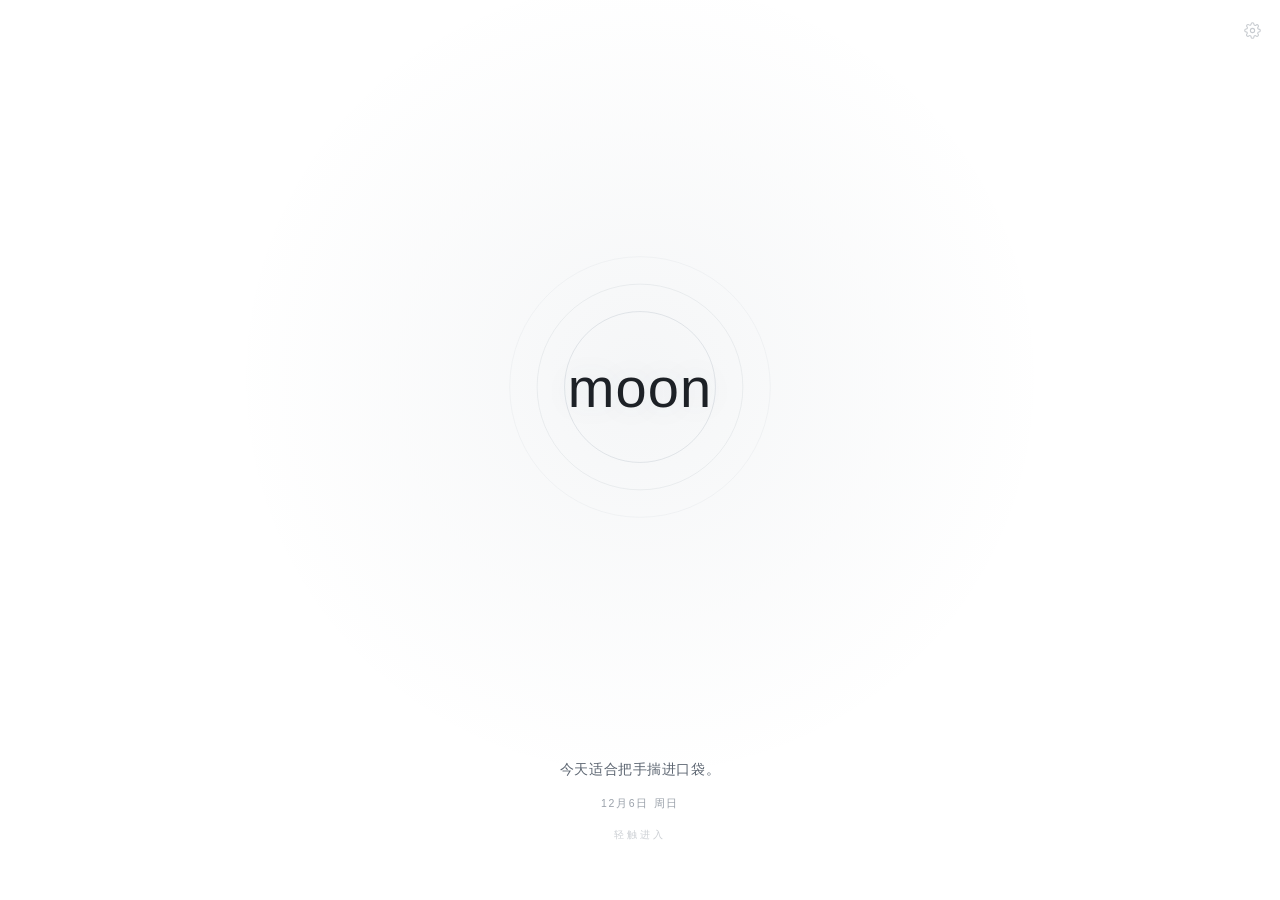
==== full/index.html @ 5dd89ea8 "separate 恋恋心 page; adjustable theme times and reply ranges" ====
<!doctype html>
<html lang="zh-CN" data-theme="light" data-symbol="moon">
<head>
<meta charset="utf-8" />
<meta name="viewport" content="width=device-width, initial-scale=1, viewport-fit=cover, interactive-widget=resizes-content" />
<title>moon</title>
<meta name="description" content="moon · 一个可以慢慢说话的房间" />
<meta name="theme-color" content="#ffffff" />
<link rel="manifest" href="manifest.json" />
<link rel="icon" href="icon.svg" type="image/svg+xml" />
<link rel="apple-touch-icon" href="icon-192.png" />
<meta name="apple-mobile-web-app-capable" content="yes" />
<meta name="apple-mobile-web-app-status-bar-style" content="black-translucent" />
<link rel="stylesheet" href="css/app.css" />
</head>
<body data-view="open">

<!-- ============ 开场页 ============ -->
<main class="open" id="openView" role="button" tabindex="0" aria-label="轻触进入和 moon 的聊天">
  <div class="open-glow" aria-hidden="true"></div>
  <div class="open-sky">
    <div class="open-mark">
      <svg class="open-ripples" viewBox="0 0 420 420" aria-hidden="true">
        <g class="ripple-lines" fill="none" stroke="currentColor" stroke-width="1">
          <circle cx="210" cy="210" r="88" opacity="0.72" />
          <circle cx="210" cy="210" r="120" opacity="0.46" />
          <circle cx="210" cy="210" r="152" opacity="0.28" />
        </g>
      </svg>
      <h1 class="open-word">moon</h1>
    </div>
  </div>
  <footer class="open-foot">
    <p class="open-copy" id="openCopy"></p>
    <p class="open-meta" id="openMeta"></p>
    <p class="open-hint">轻触进入</p>
  </footer>
</main>

<button class="ghost-btn open-gear" id="openSettings" type="button" aria-label="设置">
  <svg viewBox="0 0 24 24" width="17" height="17" fill="none" stroke="currentColor" stroke-width="1.5" stroke-linecap="round">
    <circle cx="12" cy="12" r="3"></circle>
    <path d="M19.4 15a1.7 1.7 0 0 0 .34 1.87l.06.06a2 2 0 1 1-2.83 2.83l-.06-.06a1.7 1.7 0 0 0-1.87-.34 1.7 1.7 0 0 0-1.03 1.56V21a2 2 0 1 1-4 0v-.09A1.7 1.7 0 0 0 8.9 19.3a1.7 1.7 0 0 0-1.87.34l-.06.06a2 2 0 1 1-2.83-2.83l.06-.06A1.7 1.7 0 0 0 4.54 15a1.7 1.7 0 0 0-1.56-1.03H3a2 2 0 1 1 0-4h.09A1.7 1.7 0 0 0 4.7 8.9a1.7 1.7 0 0 0-.34-1.87l-.06-.06a2 2 0 1 1 2.83-2.83l.06.06A1.7 1.7 0 0 0 9 4.54a1.7 1.7 0 0 0 1.03-1.56V3a2 2 0 1 1 4 0v.09A1.7 1.7 0 0 0 15.1 4.7a1.7 1.7 0 0 0 1.87-.34l.06-.06a2 2 0 1 1 2.83 2.83l-.06.06A1.7 1.7 0 0 0 19.46 9v.06a1.7 1.7 0 0 0 1.56 1.03H21a2 2 0 1 1 0 4h-.09a1.7 1.7 0 0 0-1.51 1.01z"></path>
  </svg>
</button>

<!-- ============ 聊天 ============ -->
<section class="chat" id="chat" hidden>
  <header class="chat-head">
    <button class="icon-btn" id="chatBack" type="button" aria-label="回到开场页">
      <svg viewBox="0 0 24 24" width="21" height="21" fill="none" stroke="currentColor" stroke-width="1.6" stroke-linecap="round" stroke-linejoin="round"><path d="M15 18l-6-6 6-6"/></svg>
    </button>
    <span class="head-balance" aria-hidden="true"></span>

    <div class="chat-id">
      <div class="avatars">
        <button class="avatar avatar-me" id="avatarMe" type="button" aria-label="更换我的头像" title="更换我的头像">
          <span class="avatar-fallback">我</span>
          <img alt="我的头像" hidden />
        </button>
        <div class="link" aria-hidden="true">
          <span class="symbol" id="symbol"></span>
        </div>
        <button class="avatar avatar-moon" id="avatarMoon" type="button" aria-label="更换 moon 的头像" title="更换 moon 的头像">
          <span class="avatar-fallback" aria-hidden="true">
            <svg viewBox="0 0 32 32" width="17" height="17"><path d="M21.3 3.6a13 13 0 1 0 7.1 20.9 14 14 0 0 1-7.1-20.9z" fill="currentColor"/></svg>
          </span>
          <img alt="moon 的头像" hidden />
        </button>
      </div>
      <div class="names" id="names" hidden>
        <span>我</span><span>moon</span>
      </div>
      <div class="status" id="status" title="点一下看数字"></div>
    </div>

    <button class="icon-btn" id="chatSearchBtn" type="button" aria-label="搜索聊天">
      <svg viewBox="0 0 24 24" width="19" height="19" fill="none" stroke="currentColor" stroke-width="1.6" stroke-linecap="round"><circle cx="11" cy="11" r="6.5"/><path d="M16 16l4 4"/></svg>
    </button>
    <button class="icon-btn" id="chatCards" type="button" aria-label="字卡库">
      <svg viewBox="0 0 24 24" width="19" height="19" fill="none" stroke="currentColor" stroke-width="1.5" stroke-linecap="round" stroke-linejoin="round"><rect x="3" y="6" width="13" height="15" rx="2.5"/><path d="M7.5 3.2h8.7A2.8 2.8 0 0 1 19 6v10.5"/><path d="M7 11h5M7 15h3.5"/></svg>
    </button>
  </header>

  <div class="search-panel" id="searchPanel" hidden>
    <div class="search-bar">
      <svg viewBox="0 0 24 24" width="16" height="16" fill="none" stroke="currentColor" stroke-width="1.6" stroke-linecap="round" aria-hidden="true"><circle cx="11" cy="11" r="6.5"/><path d="M16 16l4 4"/></svg>
      <input id="searchInput" type="search" placeholder="找一句话" autocomplete="off" />
      <button class="text-btn" id="searchClose" type="button">取消</button>
    </div>
    <div class="search-results" id="searchResults"></div>
  </div>

  <div class="messages" id="messages"></div>

  <button class="new-pill" id="newPill" type="button" hidden>新消息</button>
  <button class="to-bottom" id="toBottom" type="button" aria-label="回到最新" hidden>
    <svg viewBox="0 0 24 24" width="18" height="18" fill="none" stroke="currentColor" stroke-width="1.7" stroke-linecap="round" stroke-linejoin="round"><path d="M6 9l6 6 6-6"/></svg>
  </button>

  <div class="composer-wrap">
    <div class="quote-bar" id="quoteBar" hidden>
      <div class="quote-preview"><span id="quoteWho"></span><span id="quoteText"></span></div>
      <button class="icon-btn small" id="quoteClear" type="button" aria-label="取消引用">×</button>
    </div>
    <div class="composer">
      <button class="icon-btn" id="btnPlus" type="button" aria-label="更多">
        <svg viewBox="0 0 24 24" width="20" height="20" fill="none" stroke="currentColor" stroke-width="1.6" stroke-linecap="round"><path d="M12 5v14M5 12h14"/></svg>
      </button>
      <textarea id="input" rows="1" placeholder="说点什么…" enterkeyhint="send"></textarea>
      <button class="send-btn" id="send" type="button" aria-label="发送" disabled>
        <svg viewBox="0 0 24 24" width="19" height="19" fill="none" stroke="currentColor" stroke-width="1.7" stroke-linecap="round" stroke-linejoin="round"><path d="M12 19V5"/><path d="M6 11l6-6 6 6"/></svg>
      </button>

      <div class="plus-menu" id="plusMenu" hidden>
        <button type="button" data-act="stickers">表情包</button>
        <button type="button" data-act="collections">收藏</button>
        <button type="button" data-act="image">发送图片</button>
        <button type="button" data-act="night">晚安</button>
        <button type="button" data-act="music">音乐</button>
        <button type="button" data-act="doodle">涂鸦</button>
        <span class="plus-sep" aria-hidden="true"></span>
        <span class="plus-sep" aria-hidden="true"></span>
        <button type="button" data-act="love">恋恋心</button>
      </div>
    </div>
  </div>

  <input id="imageInput" type="file" accept="image/*" multiple hidden />
</section>

<aside class="side-rail" id="sideRail" aria-label="房间侧栏">
  <button class="rail-btn" id="railCards" type="button" aria-label="字卡库">
    <svg viewBox="0 0 24 24" width="20" height="20" fill="none" stroke="currentColor" stroke-width="1.5" stroke-linecap="round" stroke-linejoin="round"><path d="M5 4.5h11a2 2 0 0 1 2 2V20H7a2 2 0 0 1-2-2z"/><path d="M5 17.5h13"/><path d="M9 8h5"/></svg>
    <span>字卡</span>
  </button>
  <button class="rail-btn" id="railCollections" type="button" aria-label="收藏">
    <svg viewBox="0 0 24 24" width="20" height="20" fill="none" stroke="currentColor" stroke-width="1.5" stroke-linecap="round" stroke-linejoin="round"><path d="M7 4.5h10a1.5 1.5 0 0 1 1.5 1.5v14L12 16l-6.5 4V6A1.5 1.5 0 0 1 7 4.5z"/></svg>
    <span>收藏</span>
  </button>
  <button class="rail-btn" id="railBottles" type="button" aria-label="漂流瓶">
    <svg viewBox="0 0 24 24" width="20" height="20" fill="none" stroke="currentColor" stroke-width="1.5" stroke-linecap="round" stroke-linejoin="round"><path d="M10 3.5h4v3.8l2 3.2v7.5a2.2 2.2 0 0 1-2.2 2.2h-3.6A2.2 2.2 0 0 1 8 18V10.5l2-3.2z"/><path d="M8.5 14h7"/><path d="M9 3.5h6"/></svg>
    <span>瓶子</span>
  </button>
</aside>

<!-- ============ 收藏（小抽屉） ============ -->
<div class="sheet-backdrop" id="collectionsBackdrop" hidden></div>
<div class="sheet" id="collectionsSheet" hidden role="dialog" aria-modal="true" aria-label="收藏">
  <div class="sheet-handle" aria-hidden="true"></div>
  <header class="sheet-head">
    <strong>收藏与瓶子</strong>
    <button class="text-btn" id="collectionsClose" type="button">收起</button>
  </header>
  <div class="sheet-body">
    <div class="segmented drawer-tabs" id="drawerTabs">
      <button data-tab="collections" type="button">收藏</button>
      <button data-tab="bottles" type="button">瓶子</button>
    </div>
    <p class="hint" id="collectionsHint"></p>
    <div id="collectionsList"></div>
  </div>
</div>

<!-- ============ 晚安模式 ============ -->
<section class="night" id="nightView" hidden aria-label="晚安模式">
  <button class="night-close" id="nightClose" type="button">结束</button>
  <div class="night-inner">
    <div class="night-mark" aria-hidden="true">
      <svg viewBox="0 0 32 32" width="64" height="64"><path d="M21.3 3.6a13 13 0 1 0 7.1 20.9 14 14 0 0 1-7.1-20.9z" fill="currentColor"/></svg>
    </div>
    <p class="night-clock" id="nightClock"></p>
    <p class="night-line" id="nightLine"></p>
    <p class="night-sub" id="nightSub">moon 也睡了。</p>
    <div class="night-times">
      <label><span>睡</span><input type="time" id="nightSleep" /></label>
      <span class="night-times-dot" aria-hidden="true">·</span>
      <label><span>起</span><input type="time" id="nightWake" /></label>
    </div>
    <p class="night-hint" id="nightHint"></p>
    <button class="night-end" id="nightEnd" type="button">起床</button>
  </div>
</section>

<!-- ============ 表情包（聊天内网格） ============ -->
<div class="sheet-backdrop" id="stickersBackdrop" hidden></div>
<div class="sheet" id="stickersSheet" hidden role="dialog" aria-modal="true" aria-label="表情包">
  <div class="sheet-handle" aria-hidden="true"></div>
  <header class="sheet-head">
    <strong>表情包</strong>
    <button class="text-btn" id="stickersClose" type="button">收起</button>
  </header>
  <div class="sheet-body">
    <div class="sticker-grid" id="stickerGrid"></div>
    <div class="sticker-empty" id="stickerEmpty" hidden>
      <p class="hint">还没有表情包。</p>
      <button class="tool-btn" id="stickerManage" type="button">去字卡库导入</button>
    </div>
  </div>
</div>

<!-- ============ 音乐（独立页） ============ -->
<section class="musiclib" id="musicView" hidden>
  <header class="page-head">
    <button class="icon-btn" id="musicBack" type="button" aria-label="回到聊天">
      <svg viewBox="0 0 24 24" width="21" height="21" fill="none" stroke="currentColor" stroke-width="1.6" stroke-linecap="round" stroke-linejoin="round"><path d="M15 18l-6-6 6-6"/></svg>
    </button>
    <div class="page-title">音乐</div>
    <span class="page-side" id="musicCount"></span>
  </header>

  <div class="music-scroll">
    <div class="music-add-row">
      <button class="music-add-btn" id="musicAddOpen" type="button">
        <span aria-hidden="true">＋</span> 添加音乐
      </button>
      <span class="hint">链接或本机文件，只留在这台设备</span>
    </div>
    <div class="music-list" id="musicList"></div>
  </div>

  <div class="music-player" id="musicPlayer" hidden>
    <audio id="musicAudio" preload="metadata"></audio>
    <div class="music-now">
      <span class="music-now-title" id="musicNow"></span>
      <span class="music-now-time" id="musicNowTime">0:00</span>
    </div>
    <div class="music-controls">
      <button class="music-icon" id="musicPrev" type="button" aria-label="上一首">⏮</button>
      <button class="music-icon music-play" id="musicPlay" type="button" aria-label="播放">▶</button>
      <button class="music-icon" id="musicNext" type="button" aria-label="下一首">⏭</button>
      <input class="music-seek" id="musicSeek" type="range" min="0" max="100" value="0" step="0.1" aria-label="播放进度" />
      <span class="music-time" id="musicDuration">0:00</span>
    </div>
  </div>
</section>

<div class="sheet-backdrop" id="musicAddBackdrop" hidden></div>
<div class="sheet music-add-sheet" id="musicAddSheet" hidden role="dialog" aria-modal="true" aria-label="添加音乐">
  <div class="sheet-handle" aria-hidden="true"></div>
  <header class="sheet-head">
    <strong>添加音乐</strong>
    <button class="text-btn" id="musicAddClose" type="button">收起</button>
  </header>
  <div class="sheet-body">
    <div class="segmented music-add-tabs" id="musicAddTabs">
      <button data-mtab="link" type="button" class="active">链接</button>
      <button data-mtab="file" type="button">本机文件</button>
    </div>
    <div id="musicLinkPane">
      <div class="music-tools">
        <textarea id="musicUrls" rows="3" placeholder="一行一个音频直链，例如 https://example.com/song.mp3"></textarea>
        <button class="mini-primary" id="musicAddUrls" type="button">加入</button>
      </div>
      <p class="hint">支持 mp3 / m4a / ogg / wav；必须是可直接播放的 https 链接。</p>
    </div>
    <div id="musicFilePane" hidden>
      <div class="music-actions">
        <button class="tool-btn" id="musicUploadBtn" type="button">选择音频文件</button>
        <span class="hint">单个文件不超过 40MB</span>
      </div>
      <input id="musicFile" type="file" accept="audio/*" multiple hidden />
      <p class="hint">文件只存在这台设备，不会上传；会占浏览器空间。</p>
    </div>
  </div>
</div>

<button class="music-mini" id="musicMini" type="button" aria-label="打开音乐" hidden>
  <span aria-hidden="true">♪</span>
</button>

<!-- ============ 恋恋心（独立页） ============ -->
<section class="love" id="loveView" hidden aria-label="恋恋心">
  <header class="page-head">
    <button class="icon-btn" id="loveBack" type="button" aria-label="回到聊天">
      <svg viewBox="0 0 24 24" width="21" height="21" fill="none" stroke="currentColor" stroke-width="1.6" stroke-linecap="round" stroke-linejoin="round"><path d="M15 18l-6-6 6-6"/></svg>
    </button>
    <div class="page-title">恋恋心</div>
    <span class="page-side" aria-hidden="true"></span>
  </header>
  <div class="love-scroll">
      <div class="segmented" id="identityTabs">
        <button data-who="me" type="button">我</button>
        <button data-who="moon" type="button">角色</button>
      </div>
      <div class="segmented identity-kind-tabs" id="identityKindTabs">
        <button data-kind="avatar" type="button">头像</button>
        <button data-kind="nick" type="button">昵称</button>
      </div>
      <div class="identity-preview">
        <div class="avatar avatar-me tiny" id="identityPreview">
          <img id="identityImg" alt="" hidden />
          <span id="identityFallback">我</span>
        </div>
        <div class="identity-copy">
          <div class="identity-name" id="identityName"></div>
          <p class="hint" id="identityHint"></p>
        </div>
      </div>
      <div id="identityAvatarPane">
        <div class="avatar-library" id="avatarLibrary"></div>
        <div class="data-actions">
          <button class="tool-btn" id="avatarUpload" type="button">上传头像</button>
        </div>
        <div class="avatar-change-row">
          <span class="hint">让 moon 换一次</span>
          <button class="text-btn" id="moonChangeMe" type="button">我的</button>
          <button class="text-btn" id="moonChangeMoon" type="button">角色的</button>
        </div>
        <input id="avatarFile" type="file" accept="image/*" hidden />
      </div>
      <div id="identityNickPane" hidden>
        <div class="name-library" id="nameLibrary"></div>
        <div class="name-add-row">
          <input id="nameNew" class="field-input" maxlength="12" placeholder="写一个新昵称" autocomplete="off" />
          <button class="mini-primary" id="nameAdd" type="button">加入</button>
        </div>
      </div>
      <label class="switch-row">
        <span>在头像下方显示名字</span>
        <input type="checkbox" id="showNames" />
        <span class="switch" aria-hidden="true"></span>
      </label>
  </div>
</section>

<!-- ============ 字卡库（独立页） ============ -->
<section class="cardlib" id="cardsView" hidden>
  <header class="page-head">
    <button class="icon-btn" id="cardsBack" type="button" aria-label="回到聊天">
      <svg viewBox="0 0 24 24" width="21" height="21" fill="none" stroke="currentColor" stroke-width="1.6" stroke-linecap="round" stroke-linejoin="round"><path d="M15 18l-6-6 6-6"/></svg>
    </button>
    <div class="page-title">字卡库</div>
    <span class="page-side" id="cardsCount"></span>
    <button class="text-btn select-toggle" id="selectMode" type="button">选择</button>
  </header>

  <div class="card-tools">
    <div class="card-quick-add">
      <textarea id="cardNew" rows="2" placeholder="写一句，空行分段可一次加多张…" maxlength="2000"></textarea>
      <button class="mini-primary" id="cardAdd" type="button">加进字卡</button>
    </div>
    <div class="card-import-row">
      <button class="tool-btn" id="btnImportFile" type="button">
        <svg viewBox="0 0 24 24" width="15" height="15" fill="none" stroke="currentColor" stroke-width="1.5" stroke-linecap="round" stroke-linejoin="round"><path d="M12 15V4"/><path d="M7.5 8.5L12 4l4.5 4.5"/><path d="M5 20h14"/></svg>
        <span id="importFileLabel">导入文件</span>
      </button>
      <button class="tool-btn" id="btnImportImages" type="button" hidden>
        <svg viewBox="0 0 24 24" width="15" height="15" fill="none" stroke="currentColor" stroke-width="1.5" stroke-linecap="round" stroke-linejoin="round"><rect x="3.5" y="4.5" width="17" height="15" rx="3"/><circle cx="9" cy="10" r="1.6"/><path d="M4.5 17l4.8-4.6 3.4 3.2 3.2-2.9 3.6 3.5"/></svg>
        导入图片
      </button>
      <button class="tool-btn" id="btnImportUrl" type="button" hidden>
        <svg viewBox="0 0 24 24" width="15" height="15" fill="none" stroke="currentColor" stroke-width="1.5" stroke-linecap="round" stroke-linejoin="round"><path d="M10 13.5a3.5 3.5 0 0 0 5 0l3-3a3.5 3.5 0 0 0-5-5l-1.5 1.5"/><path d="M14 10.5a3.5 3.5 0 0 0-5 0l-3 3a3.5 3.5 0 0 0 5 5l1.5-1.5"/></svg>
        图片链接
      </button>
      <span class="tool-hint" id="toolHint">TXT / Word</span>
    </div>
  </div>

  <div class="card-search">
    <svg viewBox="0 0 24 24" width="15" height="15" fill="none" stroke="currentColor" stroke-width="1.6" stroke-linecap="round" aria-hidden="true"><circle cx="11" cy="11" r="6.5"/><path d="M16 16l4 4"/></svg>
    <input id="cardSearch" type="search" placeholder="找一张字卡" autocomplete="off" />
  </div>

  <div class="chips" id="cardChips"></div>
  <div class="cards-list" id="cardsList"></div>

  <div class="select-bar" id="selectBar" hidden>
    <button class="text-btn" id="selectAll" type="button">全选</button>
    <button class="text-btn danger" id="deleteSelected" type="button" disabled>删除</button>
    <button class="text-btn" id="selectDone" type="button">完成</button>
  </div>
</section>

<input id="importFile" type="file" accept=".txt,.docx,text/plain,application/vnd.openxmlformats-officedocument.wordprocessingml.document" multiple hidden />
<input id="importImages" type="file" accept="image/*" multiple hidden />

<!-- ============ 导入字卡 ============ -->
<div class="sheet-backdrop" id="importBackdrop" hidden></div>
<div class="sheet tall" id="importSheet" hidden role="dialog" aria-modal="true" aria-label="导入字卡">
  <div class="sheet-handle" aria-hidden="true"></div>
  <header class="sheet-head">
    <strong id="importTitle">导入字卡</strong>
    <button class="text-btn" id="importClose" type="button">收起</button>
  </header>
  <div class="import-body" id="importBody"></div>
  <div class="import-foot">
    <span class="import-summary" id="importSummary"></span>
    <button class="text-btn" id="importSelectAll" type="button" hidden>全选</button>
    <button class="mini-primary" id="importConfirm" type="button" disabled>导入</button>
  </div>
</div>

<!-- ============ 编辑字卡 ============ -->
<div class="sheet-backdrop" id="editBackdrop" hidden></div>
<div class="sheet" id="editSheet" hidden role="dialog" aria-modal="true" aria-label="编辑字卡">
  <div class="sheet-handle" aria-hidden="true"></div>
  <header class="sheet-head">
    <strong>编辑字卡</strong>
    <button class="text-btn" id="editClose" type="button">收起</button>
  </header>
  <div class="sheet-body">
    <textarea id="editText" class="import-url-input edit-textarea" maxlength="2000"></textarea>
    <div class="import-cats" id="editCats"></div>
    <div class="edit-actions">
      <button class="mini-primary" id="editSave" type="button">保存</button>
    </div>
  </div>
</div>

<!-- ============ 加密备份 ============ -->
<div class="sheet-backdrop data-backdrop" id="backupBackdrop" hidden></div>
<div class="sheet data-sheet" id="backupSheet" hidden role="dialog" aria-modal="true" aria-label="加密备份">
  <div class="sheet-handle" aria-hidden="true"></div>
  <header class="sheet-head">
    <strong>加密备份</strong>
    <button class="text-btn" id="backupClose" type="button">收起</button>
  </header>
  <div class="sheet-body">
    <p class="hint" id="backupHint">会打包聊天、字卡、收藏、设置和图片；用口令加密。</p>
    <div class="backup-fields">
      <input id="backupPassword" class="field-input" type="password" placeholder="口令（至少 4 位）" autocomplete="new-password" />
      <input id="backupPassword2" class="field-input" type="password" placeholder="再输一次" autocomplete="new-password" />
    </div>
    <p class="hint">口令只用来加密备份，忘记就解不开；moon 不会保存它。</p>
    <div class="edit-actions">
      <button class="mini-primary" id="backupExport" type="button">导出备份</button>
    </div>
    <p class="hint" id="backupStatus"></p>
  </div>
</div>

<!-- ============ 恢复备份 ============ -->
<div class="sheet-backdrop data-backdrop" id="restoreBackdrop" hidden></div>
<div class="sheet data-sheet" id="restoreSheet" hidden role="dialog" aria-modal="true" aria-label="恢复备份">
  <div class="sheet-handle" aria-hidden="true"></div>
  <header class="sheet-head">
    <strong>恢复备份</strong>
    <button class="text-btn" id="restoreClose" type="button">收起</button>
  </header>
  <div class="sheet-body">
    <p class="hint" id="restoreInfo"></p>
    <div id="restorePassWrap">
      <input id="restorePassword" class="field-input" type="password" placeholder="备份口令" autocomplete="current-password" />
    </div>
    <div class="edit-actions">
      <button class="mini-primary" id="restoreStart" type="button">解密并检查</button>
    </div>
    <div id="restoreSummary" hidden>
      <p class="hint" id="restoreCounts"></p>
      <p class="hint danger-text">恢复会覆盖现在的聊天、字卡、图片和设置，不能撤销。</p>
      <label class="switch-row">
        <span>我知道会覆盖现在的数据</span>
        <input type="checkbox" id="restoreAck" />
        <span class="switch" aria-hidden="true"></span>
      </label>
      <div class="edit-actions">
        <button class="mini-primary danger-btn" id="restoreConfirm" type="button" disabled>覆盖并恢复</button>
      </div>
    </div>
    <p class="hint" id="restoreStatus"></p>
  </div>
</div>

<!-- ============ 大图 ============ -->
<div class="viewer" id="viewer" hidden>
  <button class="viewer-close" id="viewerClose" type="button" aria-label="关闭">×</button>
  <img id="viewerImg" alt="" />
</div>

<!-- ============ 涂鸦板 ============ -->
<div class="doodle-layer" id="doodle" hidden>
  <div class="doodle-backdrop" id="doodleBackdrop"></div>
  <section class="doodle-panel" role="dialog" aria-modal="true" aria-label="涂鸦">
    <header class="doodle-head">
      <strong>涂鸦</strong>
      <button class="icon-btn small" id="doodleClose" type="button" aria-label="关闭">×</button>
    </header>
    <div class="doodle-canvas-wrap"><canvas id="doodleCanvas"></canvas></div>
    <div class="doodle-bar">
      <div class="swatches" id="swatches" role="group" aria-label="颜色"></div>
      <div class="sizes" id="sizes" role="group" aria-label="粗细"></div>
      <div class="doodle-actions">
        <button class="text-btn" id="doodleUndo" type="button">撤销</button>
        <button class="text-btn" id="doodleClear" type="button">清空</button>
      </div>
      <div class="doodle-send">
        <button class="text-btn" id="doodleCancel" type="button">取消</button>
        <button class="mini-primary" id="doodleSave" type="button">画好了</button>
      </div>
    </div>
  </section>
</div>

<!-- ============ 操作弹层 ============ -->
<div class="sheet-backdrop" id="sheetBackdrop" hidden></div>
<div class="sheet" id="sheet" hidden role="dialog" aria-modal="true">
  <div class="sheet-handle" aria-hidden="true"></div>
  <div class="sheet-body" id="sheetBody"></div>
</div>

<!-- ============ 设置 ============ -->
<div class="sheet-backdrop" id="settingsBackdrop" hidden></div>
<div class="sheet tall" id="settingsSheet" hidden role="dialog" aria-modal="true" aria-label="设置">
  <div class="sheet-handle" aria-hidden="true"></div>
  <header class="sheet-head">
    <strong>设置</strong>
    <button class="text-btn" id="settingsClose" type="button">收起</button>
  </header>
  <div class="sheet-scroll">
    <section class="set-block">
      <h3>外观</h3>
      <div class="segmented" id="themeMode">
        <button data-mode="auto" type="button">跟随时间</button>
        <button data-mode="light" type="button">一直浅色</button>
        <button data-mode="dark" type="button">一直深色</button>
      </div>
      <div class="theme-times" id="themeAutoTimes" hidden>
        <label>入夜 <input type="time" id="themeDarkStart" /></label>
        <span class="theme-times-sep" aria-hidden="true">—</span>
        <label>天亮 <input type="time" id="themeDarkEnd" /></label>
      </div>
      <p class="hint">默认浅色。跟随时间默认 22:00 入夜、06:00 天亮，可以自己改。</p>
    </section>

    <section class="set-block">
      <h3>符号</h3>
      <div class="segmented" id="symbolMode">
        <button data-mode="auto" type="button">跟随时间</button>
        <button data-mode="moon" type="button">一直是月亮</button>
        <button data-mode="sun" type="button">一直是太阳</button>
      </div>
      <p class="hint">06:00–18:00 是太阳，其余时间是月亮。太阳只是 moon 白天的样子。</p>
    </section>

    <section class="set-block">
      <h3>moon 的回复</h3>
      <div class="reply-range-row">
        <span>间隔</span>
        <input id="replyDelayMin" type="number" min="0.2" max="10" step="0.1" inputmode="decimal" aria-label="最短间隔（秒）" />
        <span>—</span>
        <input id="replyDelayMax" type="number" min="0.2" max="10" step="0.1" inputmode="decimal" aria-label="最长间隔（秒）" />
        <span>秒</span>
      </div>
      <div class="reply-range-row">
        <span>句数</span>
        <input id="replyCountMin" type="number" min="1" max="4" step="1" inputmode="numeric" aria-label="最少句数" />
        <span>—</span>
        <input id="replyCountMax" type="number" min="1" max="4" step="1" inputmode="numeric" aria-label="最多句数" />
        <span>句</span>
      </div>
      <p class="hint">每次回复在这个范围里随机；句数多时会用换行分开。</p>
    </section>

    <section class="set-block">
      <h3>聊天壁纸</h3>
      <div class="wallpaper-row" id="wallpaperPresets">
        <button data-wall="plain" type="button"><span class="wall-swatch plain"></span><span>纯白</span></button>
        <button data-wall="mist" type="button"><span class="wall-swatch mist"></span><span>雾蓝</span></button>
        <button data-wall="dusk" type="button"><span class="wall-swatch dusk"></span><span>暮灰</span></button>
        <button data-wall="paper" type="button"><span class="wall-swatch paper"></span><span>纸白</span></button>
      </div>
      <div class="data-actions">
        <button class="tool-btn" id="wallpaperUpload" type="button">上传壁纸</button>
        <button class="text-btn" id="wallpaperReset" type="button">恢复纯白</button>
      </div>
      <input id="wallpaperFile" type="file" accept="image/*" hidden />
      <p class="hint">只换聊天背景，不动开场页。</p>
    </section>

    <section class="set-block">
      <h3>数据</h3>
      <p class="hint" id="dataHint">聊天和图片都存在这台设备上，不会自动上传。</p>
      <div class="data-actions">
        <button class="tool-btn" id="btnBackup" type="button">加密备份</button>
        <button class="tool-btn" id="btnRestore" type="button">恢复备份</button>
        <button class="tool-btn" id="btnPersist" type="button">申请留在本机</button>
      </div>
      <p class="hint" id="storageHint"></p>
      <p class="hint" id="exportHint"></p>
      <button class="text-btn data-clear" id="btnClearAll" type="button">清空所有数据</button>
      <input type="file" id="restoreFile" accept=".json,application/json" hidden />
    </section>

    <p class="version">moon · 一个安静的房间</p>
  </div>
</div>

<div class="toast" id="toast" hidden></div>

<script type="module" src="js/main.js"></script>
</body>
</html>
---- full/css/app.css ----
/* moon · 一个安静的房间
   纯白为主，冷蓝灰，正圆；夜间是深蓝黑。 */

:root {
  --sans: -apple-system, BlinkMacSystemFont, "Segoe UI", "PingFang SC", "Hiragino Sans GB", "Microsoft YaHei", sans-serif;
  --serif: "Songti SC", "Noto Serif CJK SC", "Source Han Serif SC", "STSong", serif;
  --safe-b: env(safe-area-inset-bottom, 0px);
  --safe-t: env(safe-area-inset-top, 0px);
}

html[data-theme="light"] {
  --bg: #ffffff;
  --bg-2: #f7f8fa;
  --surface: #ffffff;
  --surface-2: #f4f6f8;
  --ink: #1d2126;
  --ink-2: #5b6470;
  --muted: #9aa1aa;
  --line: rgba(29, 33, 38, 0.08);
  --line-2: rgba(29, 33, 38, 0.14);
  --accent: #4f6579;
  --accent-2: #3f5366;
  --accent-soft: rgba(79, 101, 121, 0.09);
  --on-accent: #ffffff;
  --bubble-moon: #ffffff;
  --bubble-moon-border: rgba(29, 33, 38, 0.08);
  --bubble-me: #e9eef5;
  --bubble-me-border: rgba(79, 101, 121, 0.10);
  --bubble-me-ink: #1d2126;
  --bottle-bg: #f1f6fb;
  --bottle-border: #dce7f1;
  --wallpaper-veil: rgba(255, 255, 255, 0.74);
  --quote-bg: #f7f8fa;
  --quote-line: rgba(79, 101, 121, 0.35);
  --head-bg: rgba(255, 255, 255, 0.86);
  --composer-bg: rgba(255, 255, 255, 0.86);
  --glass: rgba(255, 255, 255, 0.60);
  --overlay: rgba(255, 255, 255, 0.97);
  --sheet-bg: #ffffff;
  --sheet-backdrop: rgba(17, 22, 28, 0.28);
  --shadow: 0 18px 44px rgba(20, 28, 36, 0.10);
  --status-track: rgba(29, 33, 38, 0.09);
  --status-mood: #4f6579;
  --status-energy: #8a9a8e;
  --danger: #b4574a;
  --avatar-me-bg: radial-gradient(circle at 32% 22%, #ffffff, #e8eef5 72%);
  --avatar-me-ink: #3f5366;
  --avatar-moon-bg: radial-gradient(circle at 66% 16%, #34445a, #1b2430 74%);
  --avatar-moon-ink: #eaf0f5;
  --avatar-ring: rgba(29, 33, 38, 0.12);
  --avatar-shadow: inset 0 1px 0 rgba(255, 255, 255, 0.80), 0 4px 12px rgba(20, 28, 36, 0.08);
  --symbol-moon: #4f6579;
  --symbol-sun: #b07a3c;
  --symbol-shadow: drop-shadow(0 0 10px rgba(79, 101, 121, 0.18));
  --open-glow: rgba(79, 101, 121, 0.06);
  --ripple: rgba(79, 101, 121, 0.22);
  --word-glow: rgba(79, 101, 121, 0.10);
  --seg-bg: #f4f6f8;
  --seg-active: #e7ecf2;
  --switch-off: rgba(29, 33, 38, 0.12);
  --switch-knob: #ffffff;
  --toast-bg: rgba(255, 255, 255, 0.98);
}

html[data-theme="dark"] {
  --bg: #0e141b;
  --bg-2: #121a23;
  --surface: #141d27;
  --surface-2: #18222d;
  --ink: #e8edf2;
  --ink-2: #aeb8c4;
  --muted: #7d8895;
  --line: rgba(232, 237, 242, 0.09);
  --line-2: rgba(232, 237, 242, 0.16);
  --accent: #9fb6ca;
  --accent-2: #b9ccdc;
  --accent-soft: rgba(159, 182, 202, 0.12);
  --on-accent: #0e141b;
  --bubble-moon: rgba(232, 237, 242, 0.055);
  --bubble-moon-border: rgba(232, 237, 242, 0.06);
  --bubble-me: rgba(159, 182, 202, 0.14);
  --bubble-me-border: rgba(159, 182, 202, 0.12);
  --bubble-me-ink: #e8edf2;
  --bottle-bg: #18232f;
  --bottle-border: #26384a;
  --wallpaper-veil: rgba(14, 20, 27, 0.80);
  --quote-bg: rgba(0, 0, 0, 0.18);
  --quote-line: rgba(159, 182, 202, 0.42);
  --head-bg: rgba(14, 20, 27, 0.78);
  --composer-bg: rgba(20, 29, 39, 0.86);
  --glass: rgba(232, 237, 242, 0.05);
  --overlay: rgba(14, 20, 27, 0.97);
  --sheet-bg: #141d27;
  --sheet-backdrop: rgba(2, 6, 10, 0.55);
  --shadow: 0 18px 50px rgba(0, 0, 0, 0.45);
  --status-track: rgba(232, 237, 242, 0.10);
  --status-mood: #9fb6ca;
  --status-energy: #a7b8ae;
  --danger: #d98b7a;
  --avatar-me-bg: radial-gradient(circle at 32% 24%, rgba(232, 237, 242, 0.16), transparent 58%), linear-gradient(150deg, #1a232d, #101720);
  --avatar-me-ink: #cfd8e2;
  --avatar-moon-bg: radial-gradient(circle at 66% 18%, rgba(159, 182, 202, 0.20), transparent 58%), linear-gradient(160deg, #1c2836, #101820 70%);
  --avatar-moon-ink: #e6eef6;
  --avatar-ring: rgba(232, 237, 242, 0.14);
  --avatar-shadow: inset 0 1px 0 rgba(255, 255, 255, 0.06), 0 10px 30px rgba(0, 0, 0, 0.35);
  --symbol-moon: #dbe6ef;
  --symbol-sun: #d3a26a;
  --symbol-shadow: drop-shadow(0 0 12px rgba(219, 230, 239, 0.20));
  --open-glow: rgba(159, 182, 202, 0.07);
  --ripple: rgba(190, 206, 220, 0.20);
  --word-glow: rgba(232, 237, 242, 0.10);
  --seg-bg: rgba(232, 237, 242, 0.05);
  --seg-active: rgba(232, 237, 242, 0.13);
  --switch-off: rgba(232, 237, 242, 0.12);
  --switch-knob: #d9e2ea;
  --toast-bg: rgba(24, 34, 45, 0.97);
}

* { box-sizing: border-box; }

[hidden] { display: none !important; }

html, body {
  height: 100%;
  margin: 0;
}

body {
  background: var(--bg);
  color: var(--ink);
  font-family: var(--sans);
  -webkit-font-smoothing: antialiased;
  -webkit-tap-highlight-color: transparent;
  overscroll-behavior: none;
  transition: background-color 0.35s ease, color 0.35s ease;
}

::selection { background: var(--accent-soft); }

button { font-family: inherit; color: inherit; cursor: pointer; }

button:focus-visible,
input:focus-visible,
textarea:focus-visible {
  outline: 1px solid var(--accent);
  outline-offset: 2px;
}

html[data-symbol="moon"] .symbol { color: var(--symbol-moon); }
html[data-symbol="sun"] .symbol { color: var(--symbol-sun); }

/* ================= 开场页 ================= */

.open {
  position: fixed;
  inset: 0;
  display: flex;
  flex-direction: column;
  align-items: center;
  justify-content: center;
  overflow: hidden;
  cursor: pointer;
  background: var(--bg);
  transition: background-color 0.35s ease;
}

.open-glow {
  position: absolute;
  width: min(140vw, 900px);
  height: min(140vw, 900px);
  left: 50%;
  top: 42%;
  transform: translate(-50%, -50%);
  background: radial-gradient(circle at 50% 50%, var(--open-glow), transparent 64%);
  pointer-events: none;
}

.open-sky {
  position: relative;
  z-index: 1;
  transform: translateY(-7vh);
  display: grid;
  place-items: center;
}

.open-mark {
  position: relative;
  width: min(82vw, 340px);
  height: min(82vw, 340px);
  display: grid;
  place-items: center;
}

.open-ripples {
  position: absolute;
  inset: 0;
  width: 100%;
  height: 100%;
  color: var(--ripple);
  overflow: visible;
}

.open-word {
  position: relative;
  margin: 0;
  font-family: var(--sans);
  font-weight: 300;
  font-size: clamp(40px, 11vw, 56px);
  letter-spacing: 0.02em;
  color: var(--ink);
  text-shadow: 0 0 30px var(--word-glow);
}

.open-foot {
  position: absolute;
  left: 0;
  right: 0;
  bottom: calc(6.5vh + var(--safe-b));
  padding: 0 34px;
  text-align: center;
  z-index: 1;
}

.open-copy {
  margin: 0 0 14px;
  font-family: var(--sans);
  font-size: 14px;
  font-weight: 300;
  line-height: 1.9;
  letter-spacing: 0.04em;
  color: var(--ink-2);
  text-wrap: balance;
}

.open-meta {
  margin: 0;
  font-size: 10.5px;
  letter-spacing: 0.16em;
  color: var(--muted);
}

.open-hint {
  margin: 18px 0 0;
  font-size: 9.5px;
  letter-spacing: 0.32em;
  color: var(--muted);
  opacity: 0.5;
}

.ghost-btn {
  width: 40px;
  height: 40px;
  display: grid;
  place-items: center;
  border: none;
  background: transparent;
  color: var(--muted);
  border-radius: 50%;
  transition: color 0.25s ease, background 0.25s ease;
}

.ghost-btn:hover { color: var(--ink-2); background: var(--accent-soft); }

.open-gear {
  position: fixed;
  top: calc(10px + var(--safe-t));
  right: 8px;
  z-index: 2;
  opacity: 0.55;
}

/* ================= 双头像 / 状态 ================= */

.avatars {
  display: flex;
  align-items: center;
  justify-content: center;
}

.avatar {
  position: relative;
  width: 40px;
  height: 40px;
  padding: 0;
  border-radius: 50%;
  overflow: hidden;
  display: grid;
  place-items: center;
  cursor: pointer;
  appearance: none;
  -webkit-appearance: none;
  border: 1px solid var(--avatar-ring);
  box-shadow: var(--avatar-shadow);
  flex: none;
  background: var(--avatar-me-bg);
}

.avatar-me { color: var(--avatar-me-ink); }

.avatar-moon {
  background: var(--avatar-moon-bg);
  color: var(--avatar-moon-ink);
}

.avatar-fallback {
  font-family: var(--serif);
  font-size: 13px;
  line-height: 1;
  display: grid;
  place-items: center;
}

.avatar-moon .avatar-fallback svg { width: 17px; height: 17px; display: block; }

.avatar img {
  position: absolute;
  inset: 0;
  width: 100%;
  height: 100%;
  object-fit: cover;
}

.link {
  position: relative;
  width: 48px;
  height: 20px;
  display: grid;
  place-items: center;
  flex: none;
}

.link::before,
.link::after {
  content: "";
  position: absolute;
  top: 50%;
  width: calc(50% - 10px);
  height: 1px;
  background: var(--line-2);
}

.link::before { left: 0; }
.link::after { right: 0; }

.symbol {
  position: relative;
  z-index: 1;
  width: 22px;
  height: 22px;
  display: grid;
  place-items: center;
  border-radius: 50%;
  background: var(--surface-2);
  filter: var(--symbol-shadow);
}

.symbol svg { width: 14px; height: 14px; display: block; }

.names {
  display: grid;
  grid-template-columns: 40px 48px 40px;
  margin-top: -2px;
  font-size: 8.5px;
  letter-spacing: 0.16em;
  color: var(--muted);
}

.names span { text-align: center; overflow: hidden; text-overflow: ellipsis; white-space: nowrap; }
.names span:first-child { padding-right: 2px; }
.names span:last-child { padding-left: 2px; }

.status {
  width: min(188px, 100%);
  display: grid;
  gap: 5px;
  cursor: pointer;
  user-select: none;
}

.status-row {
  display: grid;
  grid-template-columns: 24px 1fr auto auto;
  align-items: center;
  gap: 6px;
  font-size: 9.5px;
  color: var(--muted);
}

.status-label { letter-spacing: 0.1em; opacity: 0.85; }

.status-track {
  height: 2px;
  border-radius: 3px;
  background: var(--status-track);
  overflow: hidden;
}

.status-fill {
  display: block;
  height: 100%;
  width: 60%;
  border-radius: 3px;
  background: var(--status-mood);
  opacity: 0.75;
  transition: width 0.8s cubic-bezier(0.2, 0.7, 0.2, 1);
}

.status-row[data-k="energy"] .status-fill { background: var(--status-energy); }

.status-word {
  font-size: 9.5px;
  color: var(--ink-2);
  opacity: 0.72;
  letter-spacing: 0.04em;
}

.status-num {
  font-size: 9px;
  color: var(--muted);
  font-variant-numeric: tabular-nums;
  opacity: 0;
  width: 0;
  overflow: hidden;
  transition: opacity 0.25s ease;
}

.status.reveal .status-num { opacity: 0.9; width: auto; }
.status.reveal .status-word { opacity: 0.5; }

/* ================= 聊天 ================= */

.chat {
  position: fixed;
  inset: 0;
  z-index: 10;
  display: flex;
  flex-direction: column;
  background: var(--bg);
  animation: view-in 0.26s ease both;
  transition: background-color 0.35s ease;
}

@keyframes view-in {
  from { transform: translateY(6px); }
  to { transform: none; }
}

.chat-head {
  flex: none;
  display: flex;
  align-items: flex-start;
  gap: 2px;
  padding: calc(6px + var(--safe-t)) 6px 8px;
  border-bottom: 1px solid var(--line);
  background: var(--head-bg);
  backdrop-filter: blur(18px);
  z-index: 12;
}

.chat-head .icon-btn { margin-top: 1px; }

.head-balance { width: 38px; height: 1px; flex: none; }
.chat-head .avatar { transition: transform 0.15s ease, box-shadow 0.2s ease; }
.chat-head .avatar:active { transform: scale(0.95); }
.chat-head .avatar:hover { box-shadow: 0 0 0 3px var(--accent-soft), var(--avatar-shadow); }

.chat-id {
  flex: 1;
  min-width: 0;
  display: flex;
  flex-direction: column;
  align-items: center;
  gap: 6px;
}

.icon-btn {
  width: 38px;
  height: 38px;
  flex: none;
  display: grid;
  place-items: center;
  border: none;
  background: transparent;
  color: var(--ink-2);
  border-radius: 50%;
  transition: background 0.2s ease, color 0.2s ease;
}

.icon-btn:hover { background: var(--accent-soft); color: var(--ink); }
.icon-btn:active { background: var(--accent-soft); }
.icon-btn.small { width: 28px; height: 28px; font-size: 18px; line-height: 1; }

.messages {
  flex: 1;
  overflow-y: auto;
  overflow-x: hidden;
  -webkit-overflow-scrolling: touch;
  overscroll-behavior-y: contain;
  padding: 12px 16px 6px;
  display: flex;
  flex-direction: column;
  gap: 11px;
  width: 100%;
  max-width: 780px;
  margin: 0 auto;
  scrollbar-width: none;
}

.messages::-webkit-scrollbar { width: 0; }

.day-sep {
  display: flex;
  align-items: center;
  gap: 10px;
  margin: 14px 0 2px;
  font-size: 10.5px;
  letter-spacing: 0.1em;
  color: var(--muted);
}

.day-sep::before,
.day-sep::after {
  content: "";
  flex: 1;
  height: 1px;
  background: linear-gradient(90deg, transparent, var(--line-2));
}

.day-sep::after { background: linear-gradient(90deg, var(--line-2), transparent); }

.msg-row {
  display: flex;
  flex-direction: column;
  align-items: flex-start;
  gap: 3px;
  max-width: 100%;
}

.msg-row.me { align-items: flex-end; }

.bubble {
  max-width: min(78%, 520px);
  padding: 9px 13px;
  border-radius: 15px;
  font-size: 15px;
  line-height: 1.64;
  white-space: pre-wrap;
  overflow-wrap: anywhere;
  position: relative;
  -webkit-user-select: text;
  user-select: text;
}

.msg-row.moon .bubble {
  background: var(--bubble-moon);
  border: 1px solid var(--bubble-moon-border);
  border-top-left-radius: 5px;
  font-family: var(--serif);
  letter-spacing: 0.01em;
  color: var(--ink);
  box-shadow: 0 1px 2px rgba(20, 28, 36, 0.03);
}

.msg-row.me .bubble {
  background: var(--bubble-me);
  border: 1px solid var(--bubble-me-border);
  border-top-right-radius: 5px;
  color: var(--bubble-me-ink);
}

.typing-row .bubble {
  display: flex;
  align-items: center;
  gap: 5px;
  padding: 13px 15px;
}

.typing-row .bubble span {
  width: 5px;
  height: 5px;
  border-radius: 50%;
  background: var(--muted);
  opacity: 0.45;
  animation: typing 1.2s infinite ease-in-out;
}

.typing-row .bubble span:nth-child(2) { animation-delay: 0.15s; }
.typing-row .bubble span:nth-child(3) { animation-delay: 0.3s; }

@keyframes typing {
  0%, 60%, 100% { opacity: 0.3; transform: translateY(0); }
  30% { opacity: 0.9; transform: translateY(-2px); }
}

.bubble.media {
  padding: 0;
  border: 1px solid var(--line);
  background: var(--surface-2);
  overflow: hidden;
  line-height: 0;
}

.bubble.media .quote {
  margin: 6px 6px 0;
  line-height: 1.5;
}

.bubble.media img {
  display: block;
  max-width: min(62vw, 250px);
  max-height: 310px;
  width: auto;
  height: auto;
  cursor: zoom-in;
}

.quote {
  display: block;
  cursor: default;
  margin-bottom: 6px;
  padding: 5px 9px;
  border-left: 2px solid var(--quote-line);
  background: var(--quote-bg);
  border-radius: 4px 7px 7px 4px;
  font-family: var(--sans);
  font-size: 12px;
  line-height: 1.5;
  color: var(--ink-2);
  white-space: normal;
  overflow-wrap: anywhere;
}

.quote[role="button"] { cursor: pointer; }
.quote[role="button"]:active { opacity: 0.8; }

.quote b {
  font-weight: 500;
  color: var(--accent-2);
  margin-right: 5px;
  font-size: 11px;
  letter-spacing: 0.04em;
}

.msg-time {
  font-size: 10px;
  letter-spacing: 0.04em;
  color: var(--muted);
  opacity: 0.7;
  padding: 0 4px;
  font-variant-numeric: tabular-nums;
}

.msg-row.hit .bubble {
  animation: hit 1.8s ease;
}

@keyframes hit {
  0%, 100% { box-shadow: 0 0 0 0 rgba(79, 101, 121, 0); }
  18% { box-shadow: 0 0 0 1.5px rgba(79, 101, 121, 0.45); }
  70% { box-shadow: 0 0 0 1.5px rgba(79, 101, 121, 0.14); }
}

.to-bottom {
  position: absolute;
  right: 14px;
  bottom: calc(92px + var(--safe-b));
  z-index: 13;
  width: 34px;
  height: 34px;
  display: grid;
  place-items: center;
  border-radius: 50%;
  border: 1px solid var(--line);
  background: var(--surface);
  color: var(--ink-2);
  box-shadow: var(--shadow);
}

.new-pill {
  position: absolute;
  left: 50%;
  bottom: calc(92px + var(--safe-b));
  transform: translateX(-50%);
  z-index: 13;
  padding: 6px 14px;
  border-radius: 999px;
  border: 1px solid var(--accent-soft);
  background: var(--surface);
  color: var(--accent-2);
  font-size: 11.5px;
  letter-spacing: 0.1em;
  box-shadow: var(--shadow);
  animation: pill-in 0.24s ease both;
}

@keyframes pill-in {
  from { transform: translate(-50%, 6px); }
  to { transform: translate(-50%, 0); }
}

.composer-wrap {
  flex: none;
  padding: 6px 12px calc(8px + var(--safe-b));
  background: linear-gradient(180deg, transparent, var(--bg) 34%);
}

.quote-bar,
.composer {
  width: 100%;
  max-width: 780px;
  margin: 0 auto;
}

.quote-bar {
  display: flex;
  align-items: center;
  gap: 8px;
  padding: 6px 8px 6px 10px;
  margin-bottom: 6px;
  border-radius: 12px;
  background: var(--surface);
  border: 1px solid var(--line);
  font-size: 12px;
  color: var(--muted);
  animation: quote-in 0.18s ease both;
}

.quote-preview {
  flex: 1;
  min-width: 0;
  display: flex;
  gap: 6px;
  border-left: 2px solid var(--quote-line);
  padding-left: 8px;
}

.quote-preview span:first-child { color: var(--accent-2); flex: none; }

#quoteText {
  overflow: hidden;
  text-overflow: ellipsis;
  white-space: nowrap;
  color: var(--ink-2);
}

.composer {
  position: relative;
  display: flex;
  align-items: flex-end;
  gap: 1px;
  padding: 4px 6px;
  border-radius: 22px;
  border: 1px solid var(--line);
  background: var(--composer-bg);
  backdrop-filter: blur(14px);
  box-shadow: 0 8px 24px rgba(20, 28, 36, 0.05);
}

.composer .icon-btn { width: 34px; height: 34px; margin-bottom: 1px; }

#input {
  flex: 1;
  min-width: 0;
  min-height: 36px;
  max-height: 120px;
  padding: 8px 4px;
  border: none;
  outline: none;
  resize: none;
  background: transparent;
  color: var(--ink);
  font-family: inherit;
  font-size: 15px;
  line-height: 1.5;
}

#input::placeholder { color: var(--muted); }

.send-btn {
  flex: none;
  width: 34px;
  height: 34px;
  margin: 1px 0 1px 3px;
  border: none;
  border-radius: 50%;
  display: grid;
  place-items: center;
  background: var(--accent);
  color: var(--on-accent);
  transition: opacity 0.2s ease, transform 0.15s ease, background 0.2s ease;
}

.send-btn:disabled { opacity: 0.22; background: var(--muted); color: var(--bg); }
.send-btn:not(:disabled):active { transform: scale(0.95); }

.plus-menu {
  position: absolute;
  left: 4px;
  bottom: calc(100% + 8px);
  width: 172px;
  padding: 6px;
  display: flex;
  flex-direction: column;
  gap: 1px;
  border-radius: 14px;
  border: 1px solid var(--line-2);
  background: var(--surface);
  box-shadow: var(--shadow);
  z-index: 25;
}

.plus-menu button {
  border: none;
  background: transparent;
  text-align: left;
  padding: 10px 12px;
  border-radius: 9px;
  font-size: 13.5px;
  color: var(--ink);
}

.plus-menu button:active { background: var(--accent-soft); }

.plus-sep {
  height: 1px;
  margin: 4px 6px;
  background: var(--line);
}

/* ================= 搜索 ================= */

.search-panel {
  position: absolute;
  inset: 0;
  z-index: 30;
  display: flex;
  flex-direction: column;
  background: var(--overlay);
  backdrop-filter: blur(18px);
  animation: view-in 0.2s ease both;
  padding-top: var(--safe-t);
}

.search-bar {
  display: flex;
  align-items: center;
  gap: 8px;
  padding: 10px 12px;
  border-bottom: 1px solid var(--line);
  color: var(--muted);
}

#searchInput {
  flex: 1;
  min-width: 0;
  padding: 9px 12px;
  border-radius: 12px;
  border: 1px solid var(--line);
  background: var(--surface);
  color: var(--ink);
  font-size: 14px;
  font-family: inherit;
  outline: none;
}

#searchInput::placeholder { color: var(--muted); }

.search-results {
  flex: 1;
  overflow-y: auto;
  padding: 4px 0 calc(20px + var(--safe-b));
}

.search-item {
  display: block;
  width: 100%;
  text-align: left;
  padding: 12px 18px;
  border: none;
  border-bottom: 1px solid var(--line);
  background: transparent;
  color: var(--ink-2);
  font-size: 13.5px;
  line-height: 1.55;
}

.search-item:active { background: var(--accent-soft); }

.search-item .who {
  color: var(--accent-2);
  margin-right: 7px;
  font-size: 11px;
  letter-spacing: 0.06em;
}

.search-item .when {
  display: block;
  margin-top: 4px;
  font-size: 10.5px;
  color: var(--muted);
  letter-spacing: 0.06em;
}

.search-empty {
  padding: 40px 18px;
  text-align: center;
  color: var(--muted);
  font-size: 12.5px;
  letter-spacing: 0.08em;
}

/* ================= 字卡库 ================= */

.cardlib {
  position: fixed;
  inset: 0;
  z-index: 35;
  display: flex;
  flex-direction: column;
  background: var(--bg);
  animation: view-in 0.24s ease both;
  transition: background-color 0.35s ease;
}

.page-head {
  flex: none;
  display: flex;
  align-items: center;
  gap: 4px;
  padding: calc(6px + var(--safe-t)) 6px 6px;
  border-bottom: 1px solid var(--line);
  background: var(--head-bg);
  backdrop-filter: blur(18px);
}

.page-title {
  flex: 1;
  text-align: center;
  font-family: var(--serif);
  font-size: 15px;
  letter-spacing: 0.16em;
  color: var(--ink);
}

.page-side {
  width: 54px;
  text-align: right;
  padding-right: 2px;
  font-size: 10.5px;
  letter-spacing: 0.06em;
  color: var(--muted);
  font-variant-numeric: tabular-nums;
}

.select-toggle {
  flex: none;
  width: 48px;
  padding: 7px 2px;
  font-size: 12.5px;
  white-space: nowrap;
  color: var(--ink-2);
}

.select-toggle.active { color: var(--accent-2); }

.card-search {
  flex: none;
  display: flex;
  align-items: center;
  gap: 7px;
  margin: 0 20px 2px;
  padding: 7px 10px;
  border-radius: 10px;
  border: 1px solid var(--line);
  background: var(--surface);
  color: var(--muted);
}

.card-search input {
  flex: 1;
  min-width: 0;
  border: none;
  outline: none;
  background: transparent;
  color: var(--ink);
  font-family: var(--sans);
  font-size: 13px;
}

.chips {
  flex: none;
  display: flex;
  gap: 8px;
  overflow-x: auto;
  padding: 10px 20px 10px;
  scrollbar-width: none;
}

.chips::-webkit-scrollbar { display: none; }

.chip {
  flex: none;
  padding: 6px 12px;
  border-radius: 999px;
  border: 1px solid var(--line);
  background: transparent;
  color: var(--ink-2);
  font-size: 12px;
  letter-spacing: 0.04em;
  white-space: nowrap;
  transition: background 0.2s ease, border-color 0.2s ease, color 0.2s ease;
}

.chip.active {
  background: var(--accent-soft);
  border-color: var(--accent-soft);
  color: var(--accent-2);
}

.cards-list {
  flex: 1;
  min-height: 0;
  overflow-y: auto;
  padding: 0 20px calc(16px + var(--safe-b));
  min-height: 120px;
}

.card-item {
  display: flex;
  align-items: center;
  gap: 10px;
  padding: 12px 2px;
  border-bottom: 1px solid var(--line);
}

.card-text {
  flex: 1;
  min-width: 0;
  border: none;
  background: transparent;
  padding: 0;
  text-align: left;
  font-family: var(--serif);
  font-size: 15px;
  line-height: 1.55;
  color: var(--ink);
  white-space: pre-wrap;
  overflow-wrap: anywhere;
}

.card-del {
  flex: none;
  border: none;
  background: transparent;
  color: var(--muted);
  font-size: 17px;
  width: 30px;
  height: 30px;
  border-radius: 50%;
  opacity: 0.6;
}

.card-del:hover { color: var(--danger); background: rgba(180, 87, 74, 0.08); opacity: 1; }

.card-edit {
  flex: none;
  border: none;
  background: transparent;
  color: var(--muted);
  width: 30px;
  height: 30px;
  border-radius: 50%;
  display: grid;
  place-items: center;
  opacity: 0.6;
}

.card-edit:hover { color: var(--accent-2); background: var(--accent-soft); opacity: 1; }

.card-item.selected {
  background: var(--accent-soft);
  border-radius: 10px;
  padding-inline: 8px;
  margin-inline: -6px;
}

.card-check {
  flex: none;
  width: 18px;
  height: 18px;
  border-radius: 50%;
  border: 1px solid var(--line-2);
  display: grid;
  place-items: center;
}

.card-check.on {
  background: var(--accent);
  border-color: var(--accent);
}

.card-check.on::after {
  content: "";
  width: 7px;
  height: 4px;
  border-left: 2px solid var(--on-accent);
  border-bottom: 2px solid var(--on-accent);
  transform: rotate(-45deg) translateY(-1px);
}

.select-bar {
  flex: none;
  display: flex;
  align-items: center;
  justify-content: space-between;
  gap: 8px;
  padding: 10px 20px calc(10px + var(--safe-b));
  border-top: 1px solid var(--line);
  background: var(--sheet-bg);
}

.select-bar .danger { color: var(--danger); }
.select-bar .danger:disabled { opacity: 0.4; }

.edit-textarea { min-height: 110px; resize: vertical; }

.edit-actions {
  display: flex;
  justify-content: flex-end;
  margin-top: 12px;
}

.cards-empty {
  padding: 40px 0;
  text-align: center;
  color: var(--muted);
  font-size: 12.5px;
  letter-spacing: 0.06em;
}

.card-tools {
  flex: none;
  display: flex;
  flex-direction: column;
  gap: 8px;
  padding: 10px 20px 12px;
  border-bottom: 1px solid var(--line);
}

.card-quick-add {
  display: flex;
  align-items: flex-end;
  gap: 8px;
}

#cardNew {
  flex: 1;
  min-width: 0;
  min-height: 46px;
  max-height: 96px;
  padding: 9px 12px;
  border-radius: 11px;
  border: 1px solid var(--line);
  background: var(--surface);
  color: var(--ink);
  font-family: var(--sans);
  font-size: 14px;
  line-height: 1.55;
  resize: none;
  outline: none;
}

#cardNew::placeholder { color: var(--muted); font-size: 13px; }

#cardAdd { padding: 8px 14px; font-size: 12.5px; }

.card-import-row {
  display: flex;
  flex-wrap: wrap;
  align-items: center;
  gap: 8px;
}

.tool-btn {
  display: inline-flex;
  align-items: center;
  gap: 5px;
  padding: 6px 10px;
  border-radius: 9px;
  border: 1px solid var(--line);
  background: var(--surface-2);
  color: var(--ink-2);
  font-size: 12px;
  letter-spacing: 0.02em;
}

.tool-btn:active { background: var(--accent-soft); }

.tool-hint {
  margin-left: auto;
  font-size: 10px;
  letter-spacing: 0.02em;
  color: var(--muted);
}

.card-text.card-image { display: flex; align-items: center; }

.card-thumb {
  display: block;
  width: 54px;
  height: 54px;
  border-radius: 10px;
  overflow: hidden;
  border: 1px solid var(--line);
  background: var(--surface-2);
}

.card-thumb img {
  display: block;
  width: 100%;
  height: 100%;
  object-fit: cover;
}

/* 导入预览 */

.import-body {
  flex: 1;
  min-height: 0;
  overflow-y: auto;
  padding: 0 20px 12px;
}

.import-item {
  display: flex;
  align-items: flex-start;
  gap: 10px;
  padding: 10px 0;
  border-bottom: 1px solid var(--line);
}

.import-item input[type="checkbox"] {
  width: 16px;
  height: 16px;
  margin-top: 3px;
  accent-color: var(--accent);
  flex: none;
}

.import-text {
  flex: 1;
  min-width: 0;
  font-size: 14px;
  line-height: 1.5;
  color: var(--ink);
  white-space: pre-wrap;
  overflow-wrap: anywhere;
}

.import-item.dup .import-text { color: var(--muted); }

.import-badge {
  flex: none;
  font-size: 10px;
  color: var(--muted);
  border: 1px solid var(--line);
  border-radius: 999px;
  padding: 2px 7px;
}

.import-thumb {
  width: 56px;
  height: 56px;
  border-radius: 10px;
  overflow: hidden;
  border: 1px solid var(--line);
  background: var(--surface-2);
  flex: none;
}

.import-thumb img {
  display: block;
  width: 100%;
  height: 100%;
  object-fit: cover;
}

.import-url {
  display: block;
  margin-top: 3px;
  font-size: 10px;
  color: var(--muted);
  overflow-wrap: anywhere;
}

.import-cats {
  display: flex;
  flex-wrap: wrap;
  gap: 6px;
  padding: 10px 0 4px;
}

.import-cats .chip {
  padding: 5px 10px;
  font-size: 11.5px;
}

.import-hint {
  margin: 8px 0 0;
  font-size: 11.5px;
  line-height: 1.6;
  color: var(--muted);
}

.import-url-input {
  width: 100%;
  min-height: 150px;
  resize: vertical;
  padding: 10px 12px;
  border-radius: 12px;
  border: 1px solid var(--line);
  background: var(--surface);
  color: var(--ink);
  font-family: var(--sans);
  font-size: 13px;
  line-height: 1.6;
  outline: none;
}

.import-foot {
  flex: none;
  display: flex;
  align-items: center;
  justify-content: space-between;
  gap: 8px;
  padding: 10px 20px calc(12px + var(--safe-b));
  border-top: 1px solid var(--line);
  background: var(--sheet-bg);
}

.import-summary {
  flex: 1;
  min-width: 0;
  font-size: 11.5px;
  color: var(--muted);
}

.import-error { font-size: 11.5px; color: var(--danger); }

.mini-primary:disabled { opacity: 0.35; }

/* ================= 大图 ================= */

.viewer {
  position: fixed;
  inset: 0;
  z-index: 60;
  display: flex;
  align-items: center;
  justify-content: center;
  background: rgba(8, 8, 10, 0.97);
  padding: 16px;
}

.viewer img {
  max-width: 96vw;
  max-height: 88vh;
  object-fit: contain;
  border-radius: 2px;
}

.viewer-close {
  position: absolute;
  top: calc(12px + var(--safe-t));
  right: 14px;
  width: 40px;
  height: 40px;
  border-radius: 50%;
  border: none;
  background: rgba(255, 255, 255, 0.1);
  color: #f4efe5;
  font-size: 22px;
  line-height: 1;
  display: grid;
  place-items: center;
}

/* ================= 涂鸦 ================= */

.doodle-layer {
  position: fixed;
  inset: 0;
  z-index: 70;
  display: flex;
  align-items: center;
  justify-content: center;
  padding: 18px;
}

.doodle-backdrop {
  position: absolute;
  inset: 0;
  background: var(--sheet-backdrop);
  backdrop-filter: blur(3px);
}

.doodle-panel {
  position: relative;
  z-index: 1;
  width: min(92vw, 400px);
  max-height: 88dvh;
  display: flex;
  flex-direction: column;
  background: var(--sheet-bg);
  border: 1px solid var(--line-2);
  border-radius: 20px;
  box-shadow: var(--shadow);
  overflow: hidden;
  animation: view-in 0.2s ease;
}

.doodle-head {
  display: flex;
  align-items: center;
  justify-content: space-between;
  padding: 9px 10px 8px 16px;
  border-bottom: 1px solid var(--line);
}

.doodle-head strong {
  font-family: var(--serif);
  font-weight: 400;
  font-size: 14px;
  letter-spacing: 0.14em;
  color: var(--ink);
}

.doodle-canvas-wrap { padding: 12px 14px 0; }

#doodleCanvas {
  display: block;
  width: 100%;
  height: min(40vh, 300px);
  background: var(--bg-2);
  border: 1px solid var(--line);
  border-radius: 12px;
  touch-action: none;
}

.doodle-bar {
  display: grid;
  grid-template-columns: auto auto 1fr;
  align-items: center;
  gap: 8px 10px;
  padding: 10px 14px 14px;
}

.swatches,
.sizes {
  display: flex;
  align-items: center;
  gap: 7px;
}

.swatch {
  width: 21px;
  height: 21px;
  border-radius: 50%;
  border: 1px solid var(--line-2);
  padding: 0;
  transition: box-shadow 0.2s ease, transform 0.15s ease;
}

.swatch.active {
  box-shadow: 0 0 0 2px var(--bg), 0 0 0 3px var(--accent);
  transform: scale(1.06);
}

.swatch.custom {
  position: relative;
  display: grid;
  place-items: center;
  overflow: hidden;
  background: conic-gradient(from 0deg, #e57373, #e8c06a, #7fb08a, #6f9bc4, #9a7fc4, #e57373);
  border-color: var(--line-2);
}

.swatch.custom.active {
  box-shadow: 0 0 0 2px var(--bg), 0 0 0 3px var(--ink);
  transform: none;
}

.custom-dot {
  width: 12px;
  height: 12px;
  border-radius: 50%;
  border: 2px solid rgba(255, 255, 255, 0.92);
  box-shadow: 0 0 0 1px rgba(0, 0, 0, 0.16);
}

.swatch.custom input[type="color"] {
  position: absolute;
  inset: 0;
  width: 100%;
  height: 100%;
  padding: 0;
  border: none;
  opacity: 0;
  cursor: pointer;
}

.size-dot {
  width: 28px;
  height: 28px;
  border: none;
  background: transparent;
  display: grid;
  place-items: center;
  border-radius: 50%;
}

.size-dot i {
  display: block;
  border-radius: 50%;
  background: var(--ink);
  opacity: 0.7;
}

.size-dot.active i { background: var(--accent); opacity: 1; }
.size-dot.active { background: var(--accent-soft); }

.doodle-actions,
.doodle-send {
  display: flex;
  align-items: center;
  gap: 4px;
}

.doodle-actions { justify-content: flex-end; }
.doodle-actions .text-btn { padding: 6px 6px; white-space: nowrap; }
.doodle-send { grid-column: 1 / -1; justify-content: space-between; }

.text-btn {
  border: none;
  background: transparent;
  color: var(--ink-2);
  font-size: 13px;
  padding: 7px 10px;
  border-radius: 8px;
  letter-spacing: 0.06em;
}

.text-btn:hover { background: var(--accent-soft); color: var(--ink); }

.mini-primary {
  border: none;
  border-radius: 999px;
  padding: 8px 18px;
  background: var(--accent);
  color: var(--on-accent);
  font-size: 13px;
  letter-spacing: 0.08em;
  font-weight: 500;
}

.mini-primary:active { transform: scale(0.97); }

/* ================= 弹层 ================= */

.sheet-backdrop {
  position: fixed;
  inset: 0;
  z-index: 40;
  background: var(--sheet-backdrop);
  backdrop-filter: blur(2px);
}

.sheet-backdrop.data-backdrop { z-index: 75; }
.sheet.data-sheet { z-index: 80; }
#sheetBackdrop { z-index: 64; }
#sheet { z-index: 65; }

.sheet {
  position: fixed;
  left: 0;
  right: 0;
  bottom: 0;
  z-index: 50;
  display: flex;
  flex-direction: column;
  max-height: 84dvh;
  padding-bottom: var(--safe-b);
  background: var(--sheet-bg);
  border-radius: 22px 22px 0 0;
  border-top: 1px solid var(--line-2);
  box-shadow: var(--shadow);
  animation: sheet-up 0.26s cubic-bezier(0.2, 0.8, 0.2, 1) both;
}

.sheet.tall { max-height: 90dvh; }

@keyframes sheet-up {
  from { transform: translateY(24px); }
  to { transform: none; }
}

.sheet-handle {
  width: 38px;
  height: 4px;
  border-radius: 4px;
  background: var(--line-2);
  margin: 9px auto 4px;
  flex: none;
}

.sheet-head {
  display: flex;
  align-items: center;
  justify-content: space-between;
  padding: 4px 20px 10px;
  flex: none;
}

.sheet-head strong {
  font-size: 14px;
  font-weight: 500;
  letter-spacing: 0.12em;
  color: var(--ink);
}

.sheet-body { padding: 0 20px calc(20px + var(--safe-b)); overflow-y: auto; }

.sheet-scroll { overflow-y: auto; padding: 0 20px calc(24px + var(--safe-b)); }

.sheet-actions { display: flex; flex-direction: column; padding: 4px 8px 8px; }

.sheet-actions button {
  border: none;
  background: transparent;
  text-align: left;
  padding: 14px;
  border-radius: 12px;
  font-size: 15px;
  color: var(--ink);
}

.sheet-actions button:active { background: var(--accent-soft); }
.sheet-actions button.danger { color: var(--danger); }

/* ================= 设置 ================= */

.set-block { padding: 14px 0 6px; border-bottom: 1px solid var(--line); }

.set-block:last-of-type { border-bottom: none; }

.set-block h3 {
  margin: 0 0 10px;
  font-size: 11.5px;
  font-weight: 500;
  letter-spacing: 0.16em;
  color: var(--muted);
}

.segmented {
  display: grid;
  grid-template-columns: repeat(3, 1fr);
  gap: 3px;
  padding: 3px;
  border-radius: 12px;
  background: var(--seg-bg);
}

.segmented button {
  border: none;
  border-radius: 9px;
  padding: 8px 4px;
  background: transparent;
  color: var(--ink-2);
  font-size: 12px;
  letter-spacing: 0.02em;
  transition: background 0.2s ease, color 0.2s ease;
}

.segmented button.active { background: var(--seg-active); color: var(--ink); }

.avatar-rows { display: flex; flex-direction: column; }

.avatar-row {
  display: flex;
  align-items: center;
  gap: 12px;
  padding: 9px 0;
}

.avatar.tiny {
  width: 38px;
  height: 38px;
  box-shadow: none;
  font-size: 12px;
}

.avatar.tiny .avatar-fallback { font-size: 12px; }
.avatar.tiny .avatar-fallback svg { width: 18px; height: 18px; }

.avatar-row-name { flex: 1; font-size: 13.5px; color: var(--ink-2); }

.switch-row {
  display: flex;
  align-items: center;
  justify-content: space-between;
  gap: 12px;
  padding: 14px 0 6px;
  font-size: 13.5px;
  color: var(--ink-2);
  cursor: pointer;
}

.switch-row input { position: absolute; opacity: 0; pointer-events: none; }

.switch {
  flex: none;
  width: 42px;
  height: 24px;
  border-radius: 999px;
  background: var(--switch-off);
  position: relative;
  transition: background 0.22s ease;
}

.switch::after {
  content: "";
  position: absolute;
  top: 3px;
  left: 3px;
  width: 18px;
  height: 18px;
  border-radius: 50%;
  background: var(--switch-knob);
  transition: transform 0.22s cubic-bezier(0.2, 0.8, 0.2, 1);
}

.switch-row input:checked + .switch { background: var(--accent); }
.switch-row input:checked + .switch::after { transform: translateX(18px); background: var(--on-accent); }

.hint {
  margin: 8px 0 4px;
  font-size: 12px;
  line-height: 1.7;
  color: var(--muted);
  letter-spacing: 0.02em;
}

.version {
  margin: 22px 0 4px;
  text-align: center;
  font-size: 10.5px;
  letter-spacing: 0.18em;
  color: var(--muted);
  opacity: 0.6;
}

/* ================= 提示 ================= */

.toast {
  position: fixed;
  left: 50%;
  bottom: calc(120px + var(--safe-b));
  transform: translateX(-50%);
  z-index: 90;
  padding: 9px 16px;
  border-radius: 999px;
  background: var(--toast-bg);
  border: 1px solid var(--line-2);
  color: var(--ink-2);
  font-size: 12.5px;
  letter-spacing: 0.04em;
  box-shadow: var(--shadow);
  animation: quote-in 0.18s ease both;
  max-width: 80vw;
  text-align: center;
}

@keyframes quote-in {
  from { transform: translateY(4px); }
  to { transform: none; }
}

/* ================= 宽屏 ================= */

@media (min-width: 720px) {
  .messages { padding-inline: 24px; }
  .open-mark { width: 360px; height: 360px; }
  .chat-id { gap: 7px; }
  .status { width: 208px; }
}

@media (prefers-reduced-motion: reduce) {
  *, *::before, *::after {
    animation-duration: 0.01ms !important;
    animation-iteration-count: 1 !important;
    transition-duration: 0.01ms !important;
  }
}

/* ================= 数据 / 备份 ================= */

.data-actions {
  display: flex;
  flex-wrap: wrap;
  gap: 8px;
  margin-top: 10px;
}

.data-actions .tool-btn { flex: none; }

.data-clear {
  margin-top: 10px;
  padding-left: 0;
  color: var(--danger);
}

.field-input {
  width: 100%;
  border: 1px solid var(--line);
  border-radius: 10px;
  background: var(--surface);
  color: var(--ink);
  font-family: var(--sans);
  font-size: 14px;
  padding: 10px 12px;
  outline: none;
}

.field-input:focus { border-color: var(--accent); }

.backup-fields {
  display: flex;
  flex-direction: column;
  gap: 8px;
  margin-top: 10px;
}

.danger-text { color: var(--danger); }
.mini-primary.danger-btn { background: var(--danger); }


/* ================= 漂流瓶 / 收藏 ================= */

.bubble.bottle {
  background: var(--bottle-bg);
  border: 1px solid var(--bottle-border);
  padding: 12px 14px;
}

.bottle-label {
  display: flex;
  align-items: center;
  gap: 5px;
  font-size: 9.5px;
  letter-spacing: 0.16em;
  color: var(--accent-2);
}

.bottle-label::before {
  content: "";
  width: 4px;
  height: 4px;
  border-radius: 50%;
  background: currentColor;
  opacity: 0.55;
}

.bottle-line {
  margin: 6px 0 3px;
  font-family: var(--serif);
  font-size: 15px;
  line-height: 1.85;
  color: var(--ink);
  white-space: pre-wrap;
  overflow-wrap: anywhere;
}

.bottle-date {
  font-size: 10px;
  letter-spacing: 0.04em;
  color: var(--muted);
}

.collection-item {
  padding: 14px 2px;
  border-bottom: 1px solid var(--line);
}

.collection-item:last-child { border-bottom: none; }

.collection-top {
  display: flex;
  align-items: center;
  gap: 7px;
}

.collection-who {
  font-size: 10px;
  letter-spacing: 0.14em;
  color: var(--ink-2);
}

.bottle-tag {
  padding: 2px 6px;
  border-radius: 99px;
  background: var(--accent-soft);
  color: var(--accent-2);
  font-size: 9px;
  letter-spacing: 0.06em;
}

.collection-time {
  margin-left: auto;
  font-size: 10px;
  color: var(--muted);
  font-variant-numeric: tabular-nums;
}

.collection-del {
  flex: none;
  width: 26px;
  height: 26px;
  border: none;
  border-radius: 50%;
  background: transparent;
  color: var(--muted);
  font-size: 17px;
  line-height: 1;
}

.collection-del:active { background: rgba(180, 87, 74, 0.08); color: var(--danger); }

.collection-text {
  margin: 7px 0 0;
  font-family: var(--serif);
  font-size: 15px;
  line-height: 1.8;
  color: var(--ink);
  white-space: pre-wrap;
  overflow-wrap: anywhere;
}

.collections-empty {
  padding: 20px 0;
  font-family: var(--serif);
  font-size: 14px;
  line-height: 1.8;
  color: var(--muted);
}

/* ================= 头像库 / 昵称库 / 壁纸 ================= */

.identity-preview {
  display: flex;
  align-items: center;
  gap: 12px;
  margin: 12px 0 6px;
}

.identity-copy { min-width: 0; }
.identity-name {
  font-family: var(--serif);
  font-size: 16px;
  color: var(--ink);
  line-height: 1.3;
}

.identity-copy .hint { margin: 2px 0 0; }

.identity-kind-tabs { margin: 7px 0 0; }

.avatar-library {
  display: flex;
  flex-wrap: wrap;
  gap: 12px;
  margin: 10px 0 8px;
}

.avatar-cell {
  position: relative;
  width: 52px;
  height: 52px;
}

.avatar-choice {
  width: 52px;
  height: 52px;
  padding: 0;
  border-radius: 50%;
  border: 1px solid var(--line-2);
  background: var(--surface-2);
  overflow: hidden;
}

.avatar-choice.active {
  outline: 2px solid var(--accent);
  outline-offset: 2px;
}

.avatar-choice img {
  width: 100%;
  height: 100%;
  object-fit: cover;
  display: block;
}

.avatar-remove {
  position: absolute;
  top: -4px;
  right: -4px;
  z-index: 1;
  width: 18px;
  height: 18px;
  padding: 0;
  border: 1px solid var(--line-2);
  border-radius: 50%;
  background: var(--surface);
  color: var(--muted);
  font-size: 12px;
  line-height: 1;
  display: grid;
  place-items: center;
}

.avatar-remove:active { color: var(--danger); background: var(--surface-2); }

.name-library {
  display: flex;
  flex-wrap: wrap;
  gap: 8px;
  margin: 10px 0 8px;
}

.name-cell {
  display: inline-flex;
  align-items: center;
  gap: 2px;
}

.name-remove {
  width: 18px;
  height: 18px;
  padding: 0;
  border: none;
  border-radius: 50%;
  background: transparent;
  color: var(--muted);
  font-size: 13px;
  line-height: 1;
  display: grid;
  place-items: center;
}

.name-remove:active { color: var(--danger); background: var(--surface-2); }

.identity-empty {
  width: 100%;
  margin: 4px 0;
}

.name-add-row {
  display: flex;
  align-items: center;
  gap: 8px;
  margin: 8px 0 4px;
}

.name-add-row .field-input { flex: 1; }

.wallpaper-row {
  display: flex;
  gap: 8px;
  margin: 10px 0;
}

.wallpaper-row button {
  flex: 1;
  min-width: 0;
  display: flex;
  flex-direction: column;
  align-items: center;
  gap: 6px;
  padding: 8px 4px 7px;
  border: 1px solid var(--line);
  border-radius: 12px;
  background: var(--surface);
  color: var(--ink-2);
  font-size: 10.5px;
}

.wallpaper-row button.active {
  border-color: var(--accent);
  background: var(--accent-soft);
  color: var(--accent-2);
}

.wall-swatch {
  width: 32px;
  height: 32px;
  border-radius: 9px;
  border: 1px solid var(--line);
}

.wall-swatch.plain { background: #ffffff; }
.wall-swatch.mist { background: linear-gradient(155deg, #eef5fc, #dce9f5); }
.wall-swatch.dusk { background: linear-gradient(155deg, #f2f5f8, #e5ebf1); }
.wall-swatch.paper { background: linear-gradient(155deg, #f8f8f6, #edf0ee); }

html[data-theme="dark"] .wall-swatch.plain { background: #141d27; }
html[data-theme="dark"] .wall-swatch.mist { background: linear-gradient(155deg, #182734, #101a24); }
html[data-theme="dark"] .wall-swatch.dusk { background: linear-gradient(155deg, #18232d, #0f151c); }
html[data-theme="dark"] .wall-swatch.paper { background: linear-gradient(155deg, #1a1d1b, #0e141b); }

.chat[data-wallpaper="mist"] {
  background: linear-gradient(180deg, #f2f7fc 0%, #ffffff 72%);
}

.chat[data-wallpaper="dusk"] {
  background: linear-gradient(180deg, #f2f5f8 0%, #ffffff 72%);
}

.chat[data-wallpaper="paper"] {
  background: linear-gradient(180deg, #f8f8f6 0%, #ffffff 72%);
}

html[data-theme="dark"] .chat[data-wallpaper="mist"] {
  background: linear-gradient(180deg, #101a24 0%, #0e141b 72%);
}

html[data-theme="dark"] .chat[data-wallpaper="dusk"] {
  background: linear-gradient(180deg, #15131c 0%, #0e141b 72%);
}

html[data-theme="dark"] .chat[data-wallpaper="paper"] {
  background: linear-gradient(180deg, #17150f 0%, #0e141b 72%);
}

/* ================= 宽屏侧栏 ================= */

.side-rail { display: none; }

@media (min-width: 720px) and (min-height: 560px) {
  body[data-view="chat"] .chat { right: 64px; }
  body[data-view="chat"] .side-rail {
    position: fixed;
    top: 0;
    right: 0;
    bottom: 0;
    z-index: 11;
    width: 64px;
    display: flex;
    flex-direction: column;
    align-items: center;
    gap: 8px;
    padding: calc(18px + var(--safe-t)) 0 calc(14px + var(--safe-b));
    background: var(--head-bg);
    border-left: 1px solid var(--line);
    backdrop-filter: blur(18px);
  }
}

.rail-btn {
  width: 48px;
  padding: 8px 0 7px;
  border: none;
  border-radius: 12px;
  background: transparent;
  color: var(--ink-2);
  display: flex;
  flex-direction: column;
  align-items: center;
  gap: 5px;
  font-size: 9.5px;
  letter-spacing: 0.08em;
}

.rail-btn:hover,
.rail-btn:active { background: var(--accent-soft); color: var(--accent-2); }

.drawer-tabs { margin: 0 0 5px; }

.bottle-item {
  padding: 14px 2px;
  border-bottom: 1px solid var(--line);
}

.bottle-item:last-child { border-bottom: none; }

.bottle-item .bottle-date { margin-top: 4px; }

/* ================= 表情包网格 ================= */

.sticker-grid {
  display: grid;
  grid-template-columns: repeat(4, minmax(0, 1fr));
  gap: 8px;
  padding: 6px 0 12px;
}

.sticker-item {
  aspect-ratio: 1;
  padding: 0;
  border-radius: 12px;
  overflow: hidden;
  border: 1px solid var(--line);
  background: var(--surface-2);
}

.sticker-item img {
  display: block;
  width: 100%;
  height: 100%;
  object-fit: cover;
}

.sticker-empty {
  padding: 18px 0;
  text-align: center;
}

.sticker-empty .hint { margin: 0 0 10px; }

@media (min-width: 720px) {
  .sticker-grid { grid-template-columns: repeat(6, minmax(0, 1fr)); }
}

/* ================= 晚安模式 ================= */

.night {
  position: fixed;
  inset: 0;
  z-index: 85;
  display: flex;
  align-items: center;
  justify-content: center;
  padding: calc(24px + var(--safe-t)) 24px calc(24px + var(--safe-b));
  background: radial-gradient(circle at 50% 24%, #152232 0%, #070c12 68%);
  color: #dbe6f1;
  overflow-y: auto;
}

.night-inner {
  width: min(86vw, 400px);
  display: flex;
  flex-direction: column;
  align-items: center;
  text-align: center;
  gap: 9px;
}

.night-close {
  position: absolute;
  top: calc(14px + var(--safe-t));
  right: 16px;
  border: none;
  background: transparent;
  color: #7f8d9c;
  font-size: 12px;
  letter-spacing: 0.12em;
  padding: 8px;
}

.night-mark {
  color: #c9d9e9;
  opacity: 0.9;
  margin-bottom: 2px;
  filter: drop-shadow(0 0 22px rgba(159, 182, 202, 0.18));
}

.night-clock {
  margin: 0;
  font-size: 38px;
  font-weight: 200;
  letter-spacing: 0.08em;
  color: #e7eef6;
  font-variant-numeric: tabular-nums;
}

.night-line {
  margin: 6px 0 0;
  font-family: var(--serif);
  font-size: 17px;
  line-height: 2;
  color: #dfe8f2;
}

.night-sub {
  margin: 0;
  font-size: 10.5px;
  letter-spacing: 0.14em;
  color: #778594;
}

.night-times {
  display: flex;
  align-items: center;
  justify-content: center;
  gap: 7px;
  margin-top: 10px;
}

.night-times label {
  display: inline-flex;
  align-items: baseline;
  gap: 5px;
  font-size: 10px;
  letter-spacing: 0.12em;
  color: #8896a5;
}

.night-times-dot {
  color: #4d5c6b;
  font-size: 12px;
  line-height: 1;
  padding: 0 2px;
}

.night-times input {
  width: 64px;
  border: none;
  border-bottom: 1px solid rgba(200, 215, 230, 0.14);
  border-radius: 0;
  background: transparent;
  color: #dbe6f1;
  padding: 1px 0 2px;
  font-size: 13px;
  font-family: var(--sans);
  font-variant-numeric: tabular-nums;
  color-scheme: dark;
}

.night-times input:focus { border-bottom-color: rgba(200, 215, 230, 0.38); }

.night-times input::-webkit-calendar-picker-indicator {
  opacity: 0.35;
  filter: invert(1);
  cursor: pointer;
}

.night-hint {
  margin: 2px 0 0;
  font-size: 10.5px;
  color: #6f7c8b;
}

.night-end {
  margin-top: 8px;
  border: 1px solid rgba(200, 215, 230, 0.16);
  background: rgba(255, 255, 255, 0.05);
  color: #cbd8e5;
  border-radius: 999px;
  padding: 9px 26px;
  font-size: 12.5px;
  letter-spacing: 0.14em;
}

.night-end:active { background: rgba(255, 255, 255, 0.1); }

/* ================= 音乐 ================= */

.musiclib {
  position: fixed;
  inset: 0;
  z-index: 35;
  display: flex;
  flex-direction: column;
  background: var(--bg);
  animation: view-in 0.24s ease both;
  transition: background-color 0.35s ease;
}

.music-scroll {
  flex: 1;
  min-height: 0;
  overflow-y: auto;
  padding: 12px 20px 18px;
}

.music-tools {
  display: flex;
  flex-direction: column;
  align-items: stretch;
  gap: 8px;
}

.music-tools .mini-primary { align-self: flex-end; }

.music-tools textarea {
  flex: 1;
  min-height: 62px;
  max-height: 120px;
  resize: vertical;
  border: 1px solid var(--line);
  border-radius: 12px;
  background: var(--surface);
  color: var(--ink);
  font-family: var(--sans);
  font-size: 13px;
  line-height: 1.5;
  padding: 9px 11px;
  outline: none;
}

.music-tools textarea:focus { border-color: var(--accent); }

.music-actions {
  display: flex;
  align-items: center;
  gap: 10px;
  margin: 2px 0 6px;
}

.music-actions .hint { margin: 0; }

.music-list {
  display: flex;
  flex-direction: column;
}

.music-item {
  display: flex;
  align-items: center;
  gap: 10px;
  padding: 11px 2px;
  border-bottom: 1px solid var(--line);
}

.music-item:last-child { border-bottom: none; }
.music-item.active .music-title { color: var(--accent-2); }

.music-playbtn {
  flex: none;
  width: 30px;
  height: 30px;
  border: 1px solid var(--line-2);
  border-radius: 50%;
  background: var(--surface);
  color: var(--ink-2);
  font-size: 11px;
  display: grid;
  place-items: center;
}

.music-item.active .music-playbtn {
  background: var(--accent);
  border-color: var(--accent);
  color: var(--on-accent);
}

.music-meta {
  flex: 1;
  min-width: 0;
  display: flex;
  flex-direction: column;
  gap: 2px;
}

.music-title {
  font-size: 14px;
  color: var(--ink);
  overflow: hidden;
  text-overflow: ellipsis;
  white-space: nowrap;
}

.music-sub {
  font-size: 10px;
  letter-spacing: 0.06em;
  color: var(--muted);
}

.music-del {
  flex: none;
  width: 28px;
  height: 28px;
  border: none;
  border-radius: 50%;
  background: transparent;
  color: var(--muted);
  font-size: 17px;
}

.music-del:active { background: rgba(180, 87, 74, 0.08); color: var(--danger); }

.music-empty {
  padding: 26px 0;
  font-family: var(--serif);
  font-size: 14px;
  line-height: 1.8;
  color: var(--muted);
  text-align: center;
}

.music-player {
  flex: none;
  padding: 9px 20px calc(10px + var(--safe-b));
  border-top: 1px solid var(--line);
  background: var(--sheet-bg);
}

#musicAudio { display: none; }

.music-now {
  display: flex;
  align-items: center;
  justify-content: space-between;
  gap: 12px;
  margin-bottom: 5px;
}

.music-now-title {
  min-width: 0;
  overflow: hidden;
  text-overflow: ellipsis;
  white-space: nowrap;
  font-size: 12px;
  color: var(--ink-2);
}

.music-now-time,
.music-time {
  flex: none;
  font-size: 10px;
  color: var(--muted);
  font-variant-numeric: tabular-nums;
}

.music-controls {
  display: flex;
  align-items: center;
  gap: 6px;
}

.music-icon {
  flex: none;
  width: 30px;
  height: 30px;
  border: none;
  border-radius: 50%;
  background: transparent;
  color: var(--ink-2);
  font-size: 13px;
  display: grid;
  place-items: center;
}

.music-icon:active { background: var(--accent-soft); }
.music-play {
  width: 34px;
  height: 34px;
  background: var(--accent);
  color: var(--on-accent);
  font-size: 12px;
}

.music-seek {
  flex: 1;
  min-width: 0;
  accent-color: var(--accent);
  height: 20px;
}

.music-mini {
  position: fixed;
  left: 14px;
  bottom: calc(92px + var(--safe-b));
  z-index: 14;
  width: 36px;
  height: 36px;
  border: 1px solid var(--line-2);
  border-radius: 50%;
  background: var(--surface);
  color: var(--accent-2);
  box-shadow: var(--shadow);
  font-size: 16px;
  display: grid;
  place-items: center;
}

.music-mini:active { background: var(--accent-soft); }

body:not([data-view="chat"]) .music-mini { display: none; }

@media (min-width: 720px) {
  .music-scroll { padding: 16px 28px 20px; }
  .music-player { padding-left: 28px; padding-right: 28px; }
}


.music-add-row {
  display: flex;
  align-items: center;
  gap: 12px;
  margin: 1px 0 10px;
}

.music-add-row .hint {
  margin: 0;
}

.music-add-btn {
  flex: none;
  display: inline-flex;
  align-items: center;
  gap: 5px;
  padding: 8px 13px;
  border: 1px solid var(--line-2);
  border-radius: 999px;
  background: var(--surface);
  color: var(--ink-2);
  font-size: 12.5px;
  letter-spacing: 0.02em;
}

.music-add-btn span {
  color: var(--accent);
  font-size: 15px;
  line-height: 1;
}

.music-add-btn:active { background: var(--accent-soft); }

.music-add-tabs { margin: 0 0 10px; }

.music-add-sheet .sheet-body { padding-bottom: calc(16px + var(--safe-b)); }

.avatar-change-row {
  display: flex;
  align-items: center;
  flex-wrap: wrap;
  gap: 6px;
  margin: 2px 0;
}

.avatar-change-row .hint {
  margin: 0;
  margin-right: 2px;
}

.avatar-change-row .text-btn {
  padding: 4px 6px;
  color: var(--accent-2);
  font-size: 11.5px;
}

/* ================= 恋恋心 ================= */

.love {
  position: fixed;
  inset: 0;
  z-index: 35;
  display: flex;
  flex-direction: column;
  background: var(--bg);
  animation: view-in 0.24s ease both;
  transition: background-color 0.35s ease;
}

.love-scroll {
  flex: 1;
  min-height: 0;
  overflow-y: auto;
  padding: 12px 20px calc(18px + var(--safe-b));
}

.love-scroll .identity-preview { margin-top: 12px; }

@media (min-width: 720px) {
  .love-scroll { padding-left: 28px; padding-right: 28px; }
}

.theme-times {
  display: flex;
  align-items: center;
  gap: 8px;
  margin: 10px 0 2px;
}

.theme-times label {
  display: inline-flex;
  align-items: center;
  gap: 5px;
  font-size: 10.5px;
  letter-spacing: 0.08em;
  color: var(--muted);
}

.theme-times input {
  width: 82px;
  border: none;
  border-bottom: 1px solid var(--line-2);
  background: transparent;
  color: var(--ink-2);
  font-family: var(--sans);
  font-size: 12.5px;
  font-variant-numeric: tabular-nums;
  padding: 2px 0 3px;
}

.theme-times-sep { color: var(--muted); font-size: 11px; }

.reply-range-row {
  display: flex;
  align-items: center;
  gap: 7px;
  margin: 9px 0 4px;
  font-size: 11.5px;
  color: var(--muted);
}

.reply-range-row input {
  width: 62px;
  border: 1px solid var(--line);
  border-radius: 8px;
  background: var(--surface);
  color: var(--ink);
  font-family: var(--sans);
  font-size: 13px;
  text-align: center;
  padding: 6px 4px;
  outline: none;
}

.reply-range-row input:focus { border-color: var(--accent); }
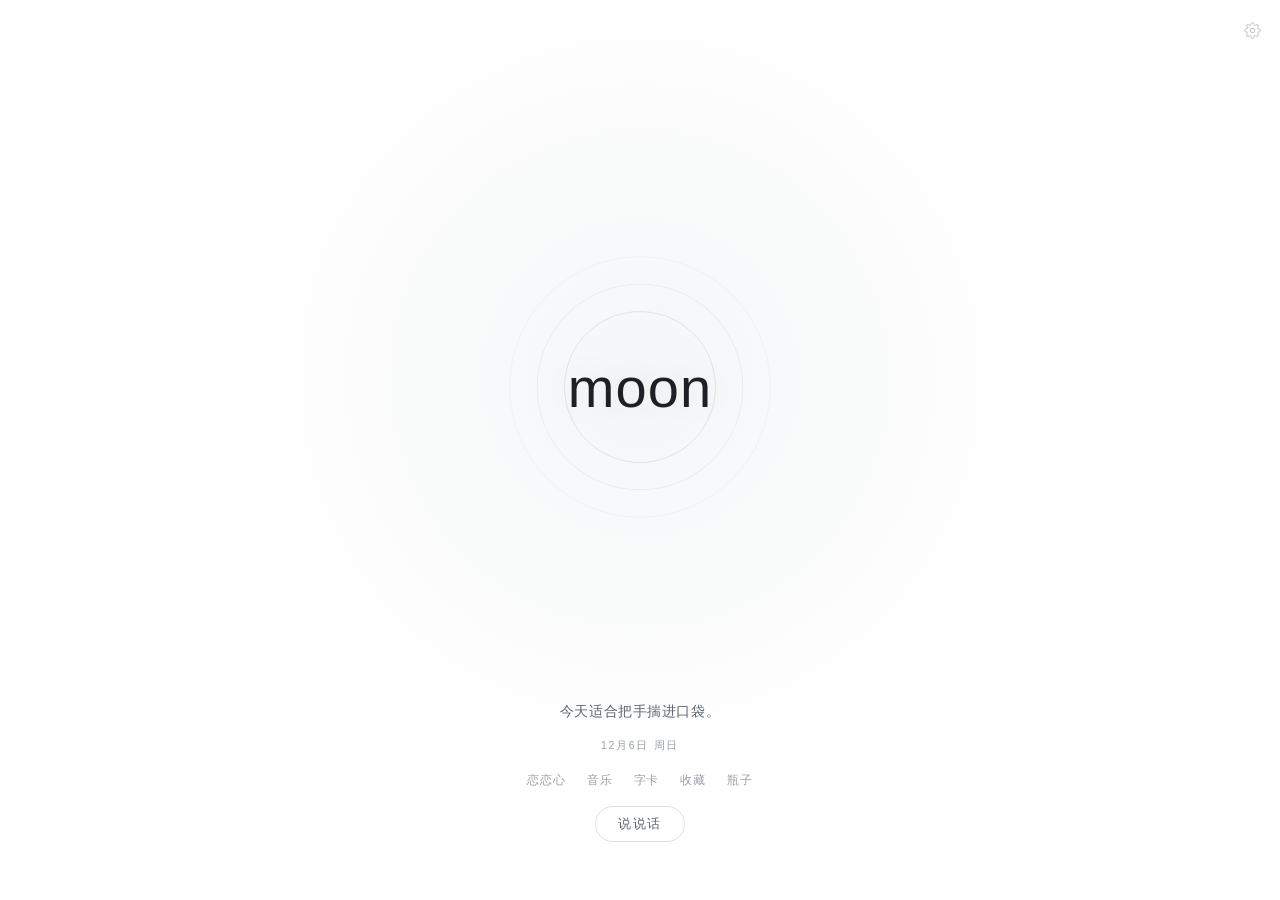
==== commit 4652e4d5: "add home page; distribute entries from chat" ====
--- a/full/index.html
+++ b/full/index.html
@@ -16,7 +16,7 @@
 <body data-view="open">
 
 <!-- ============ 开场页 ============ -->
-<main class="open" id="openView" role="button" tabindex="0" aria-label="轻触进入和 moon 的聊天">
+<main class="open" id="openView">
   <div class="open-glow" aria-hidden="true"></div>
   <div class="open-sky">
     <div class="open-mark">
@@ -33,7 +33,16 @@
   <footer class="open-foot">
     <p class="open-copy" id="openCopy"></p>
     <p class="open-meta" id="openMeta"></p>
-    <p class="open-hint">轻触进入</p>
+    <nav class="home-actions" aria-label="房间入口">
+      <div class="home-links">
+        <button type="button" data-home="love">恋恋心</button>
+        <button type="button" data-home="music">音乐</button>
+        <button type="button" data-home="cards">字卡</button>
+        <button type="button" data-home="collections">收藏</button>
+        <button type="button" data-home="bottles">瓶子</button>
+      </div>
+      <button class="home-primary" id="openEnter" type="button">说说话</button>
+    </nav>
   </footer>
 </main>
 
@@ -50,7 +59,12 @@
     <button class="icon-btn" id="chatBack" type="button" aria-label="回到开场页">
       <svg viewBox="0 0 24 24" width="21" height="21" fill="none" stroke="currentColor" stroke-width="1.6" stroke-linecap="round" stroke-linejoin="round"><path d="M15 18l-6-6 6-6"/></svg>
     </button>
-    <span class="head-balance" aria-hidden="true"></span>
+    <button class="icon-btn" id="chatSettings" type="button" aria-label="设置">
+      <svg viewBox="0 0 24 24" width="18" height="18" fill="none" stroke="currentColor" stroke-width="1.5" stroke-linecap="round">
+        <circle cx="12" cy="12" r="3"></circle>
+        <path d="M19.4 15a1.7 1.7 0 0 0 .34 1.87l.06.06a2 2 0 1 1-2.83 2.83l-.06-.06a1.7 1.7 0 0 0-1.87-.34 1.7 1.7 0 0 0-1.03 1.56V21a2 2 0 1 1-4 0v-.09A1.7 1.7 0 0 0 8.9 19.3a1.7 1.7 0 0 0-1.87.34l-.06.06a2 2 0 1 1-2.83-2.83l.06-.06A1.7 1.7 0 0 0 4.54 15a1.7 1.7 0 0 0-1.56-1.03H3a2 2 0 1 1 0-4h.09A1.7 1.7 0 0 0 4.7 8.9a1.7 1.7 0 0 0-.34-1.87l-.06-.06a2 2 0 1 1 2.83-2.83l.06.06A1.7 1.7 0 0 0 9 4.54a1.7 1.7 0 0 0 1.03-1.56V3a2 2 0 1 1 4 0v.09A1.7 1.7 0 0 0 15.1 4.7a1.7 1.7 0 0 0 1.87-.34l.06-.06a2 2 0 1 1 2.83 2.83l-.06.06A1.7 1.7 0 0 0 19.46 9v.06a1.7 1.7 0 0 0 1.56 1.03H21a2 2 0 1 1 0 4h-.09a1.7 1.7 0 0 0-1.51 1.01z"></path>
+      </svg>
+    </button>
 
     <div class="chat-id">
       <div class="avatars">
@@ -119,9 +133,6 @@
         <button type="button" data-act="night">晚安</button>
         <button type="button" data-act="music">音乐</button>
         <button type="button" data-act="doodle">涂鸦</button>
-        <span class="plus-sep" aria-hidden="true"></span>
-        <span class="plus-sep" aria-hidden="true"></span>
-        <button type="button" data-act="love">恋恋心</button>
       </div>
     </div>
   </div>
--- a/full/css/app.css
+++ b/full/css/app.css
@@ -159,7 +159,6 @@
   align-items: center;
   justify-content: center;
   overflow: hidden;
-  cursor: pointer;
   background: var(--bg);
   transition: background-color 0.35s ease;
 }
@@ -2727,3 +2726,44 @@
 }
 
 .reply-range-row input:focus { border-color: var(--accent); }
+
+
+/* ================= 主页入口 ================= */
+
+.home-actions {
+  display: flex;
+  flex-direction: column;
+  align-items: center;
+  gap: 16px;
+  margin-top: 18px;
+}
+
+.home-links {
+  display: flex;
+  flex-wrap: wrap;
+  justify-content: center;
+  gap: 6px 17px;
+}
+
+.home-links button {
+  padding: 2px;
+  border: none;
+  background: transparent;
+  color: var(--muted);
+  font-size: 11.5px;
+  letter-spacing: 0.08em;
+}
+
+.home-links button:active { color: var(--ink-2); }
+
+.home-primary {
+  padding: 8px 22px;
+  border: 1px solid var(--line-2);
+  border-radius: 999px;
+  background: transparent;
+  color: var(--ink-2);
+  font-size: 13px;
+  letter-spacing: 0.14em;
+}
+
+.home-primary:active { background: var(--accent-soft); }
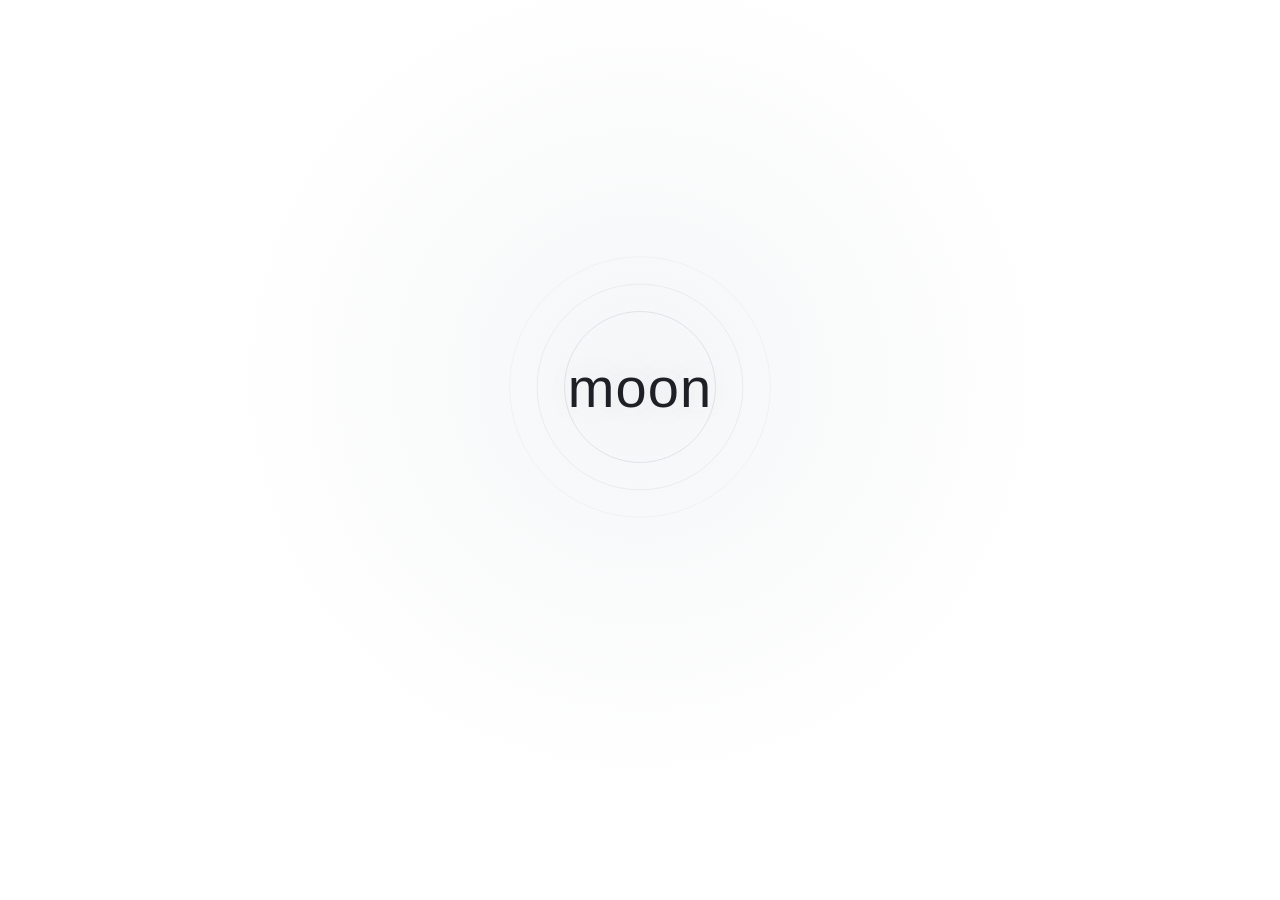
==== commit bf369545: "split moon splash and app home with photos/calendar" ====
--- a/full/index.html
+++ b/full/index.html
@@ -13,10 +13,10 @@
 <meta name="apple-mobile-web-app-status-bar-style" content="black-translucent" />
 <link rel="stylesheet" href="css/app.css" />
 </head>
-<body data-view="open">
-
-<!-- ============ 开场页 ============ -->
-<main class="open" id="openView">
+<body data-view="splash">
+
+<!-- ============ moon 闪屏 ============ -->
+<main class="open splash" id="splashView" aria-label="moon">
   <div class="open-glow" aria-hidden="true"></div>
   <div class="open-sky">
     <div class="open-mark">
@@ -30,28 +30,45 @@
       <h1 class="open-word">moon</h1>
     </div>
   </div>
-  <footer class="open-foot">
-    <p class="open-copy" id="openCopy"></p>
-    <p class="open-meta" id="openMeta"></p>
-    <nav class="home-actions" aria-label="房间入口">
-      <div class="home-links">
-        <button type="button" data-home="love">恋恋心</button>
-        <button type="button" data-home="music">音乐</button>
-        <button type="button" data-home="cards">字卡</button>
-        <button type="button" data-home="collections">收藏</button>
-        <button type="button" data-home="bottles">瓶子</button>
-      </div>
-      <button class="home-primary" id="openEnter" type="button">说说话</button>
+</main>
+
+<!-- ============ 应用页 ============ -->
+<section class="app" id="appView" hidden aria-label="moon 应用页">
+  <div class="app-scroll">
+    <header class="app-top">
+      <div class="app-clock">
+        <p class="app-time" id="appTime">--:--</p>
+        <p class="app-date" id="appDate"></p>
+        <p class="app-term" id="appTerm"></p>
+      </div>
+      <button class="app-photo" id="homePhotoPick" type="button" aria-label="放一张照片">
+        <img id="homePhotoImg" alt="" hidden />
+        <span id="homePhotoHint">照片</span>
+      </button>
+    </header>
+
+    <div class="app-cover" id="homeCover">
+      <button class="app-avatar" id="homeAvatarPick" type="button" aria-label="换一张照片">
+        <img id="homeAvatarImg" alt="" hidden />
+        <span id="homeAvatarFallback">moon</span>
+      </button>
+      <button class="app-cover-edit" id="homeCoverPick" type="button">背景</button>
+    </div>
+
+    <p class="app-copy" id="appCopy"></p>
+    <section class="app-calendar" id="appCalendar" aria-label="日历"></section>
+
+    <nav class="app-nav" aria-label="应用入口">
+      <button type="button" data-app="chat">聊天</button>
+      <button type="button" data-app="cards">字卡库</button>
+      <button type="button" data-app="settings">设置</button>
     </nav>
-  </footer>
-</main>
-
-<button class="ghost-btn open-gear" id="openSettings" type="button" aria-label="设置">
-  <svg viewBox="0 0 24 24" width="17" height="17" fill="none" stroke="currentColor" stroke-width="1.5" stroke-linecap="round">
-    <circle cx="12" cy="12" r="3"></circle>
-    <path d="M19.4 15a1.7 1.7 0 0 0 .34 1.87l.06.06a2 2 0 1 1-2.83 2.83l-.06-.06a1.7 1.7 0 0 0-1.87-.34 1.7 1.7 0 0 0-1.03 1.56V21a2 2 0 1 1-4 0v-.09A1.7 1.7 0 0 0 8.9 19.3a1.7 1.7 0 0 0-1.87.34l-.06.06a2 2 0 1 1-2.83-2.83l.06-.06A1.7 1.7 0 0 0 4.54 15a1.7 1.7 0 0 0-1.56-1.03H3a2 2 0 1 1 0-4h.09A1.7 1.7 0 0 0 4.7 8.9a1.7 1.7 0 0 0-.34-1.87l-.06-.06a2 2 0 1 1 2.83-2.83l.06.06A1.7 1.7 0 0 0 9 4.54a1.7 1.7 0 0 0 1.03-1.56V3a2 2 0 1 1 4 0v.09A1.7 1.7 0 0 0 15.1 4.7a1.7 1.7 0 0 0 1.87-.34l.06-.06a2 2 0 1 1 2.83 2.83l-.06.06A1.7 1.7 0 0 0 19.46 9v.06a1.7 1.7 0 0 0 1.56 1.03H21a2 2 0 1 1 0 4h-.09a1.7 1.7 0 0 0-1.51 1.01z"></path>
-  </svg>
-</button>
+
+    <input id="homePhotoFile" type="file" accept="image/*" hidden />
+    <input id="homeAvatarFile" type="file" accept="image/*" hidden />
+    <input id="homeCoverFile" type="file" accept="image/*" hidden />
+  </div>
+</section>
 
 <!-- ============ 聊天 ============ -->
 <section class="chat" id="chat" hidden>
--- a/full/css/app.css
+++ b/full/css/app.css
@@ -2767,3 +2767,261 @@
 }
 
 .home-primary:active { background: var(--accent-soft); }
+
+/* ================= 应用页 ================= */
+
+.app {
+  position: fixed;
+  inset: 0;
+  z-index: 1;
+  background: var(--bg);
+  overflow-y: auto;
+  transition: background-color 0.35s ease;
+}
+
+.app-scroll {
+  width: 100%;
+  max-width: 520px;
+  min-height: 100%;
+  margin: 0 auto;
+  padding: calc(18px + var(--safe-t)) 24px calc(18px + var(--safe-b));
+  display: flex;
+  flex-direction: column;
+}
+
+.app-top {
+  display: flex;
+  align-items: flex-start;
+  justify-content: space-between;
+  gap: 18px;
+}
+
+.app-clock { min-width: 0; }
+
+.app-time {
+  margin: 0;
+  font-size: 46px;
+  font-weight: 200;
+  line-height: 1;
+  letter-spacing: 0.02em;
+  color: var(--ink);
+  font-variant-numeric: tabular-nums;
+}
+
+.app-date {
+  margin: 8px 0 0;
+  font-size: 12px;
+  letter-spacing: 0.12em;
+  color: var(--ink-2);
+}
+
+.app-term {
+  margin: 4px 0 0;
+  font-size: 10.5px;
+  letter-spacing: 0.12em;
+  color: var(--muted);
+}
+
+.app-photo {
+  flex: none;
+  width: 66px;
+  height: 80px;
+  padding: 0;
+  border: 1px solid var(--line-2);
+  border-radius: 14px;
+  background: var(--surface-2);
+  color: var(--muted);
+  overflow: hidden;
+  display: grid;
+  place-items: center;
+  position: relative;
+}
+
+.app-photo img {
+  width: 100%;
+  height: 100%;
+  object-fit: cover;
+  display: block;
+}
+
+.app-photo span {
+  font-size: 10px;
+  letter-spacing: 0.14em;
+}
+
+.app-photo::after {
+  content: "";
+  position: absolute;
+  inset: 4px;
+  border: 1px dashed var(--line-2);
+  border-radius: 10px;
+  pointer-events: none;
+}
+
+.app-photo:has(img:not([hidden]))::after { display: none; }
+
+.app-cover {
+  position: relative;
+  margin: 20px 0 0;
+  height: 214px;
+  border: 1px solid var(--line);
+  border-radius: 24px;
+  background:
+    radial-gradient(circle at 72% 20%, rgba(79, 101, 121, 0.12), transparent 42%),
+    linear-gradient(150deg, #f2f6fa, #e7edf3);
+  background-size: cover;
+  background-position: center;
+  display: grid;
+  place-items: center;
+  overflow: hidden;
+}
+
+html[data-theme="dark"] .app-cover {
+  background:
+    radial-gradient(circle at 72% 20%, rgba(159, 182, 202, 0.10), transparent 42%),
+    linear-gradient(150deg, #18232d, #111922);
+}
+
+.app-avatar {
+  width: 102px;
+  height: 102px;
+  padding: 0;
+  border: 1px solid var(--avatar-ring);
+  border-radius: 50%;
+  background: var(--avatar-me-bg);
+  color: var(--avatar-me-ink);
+  box-shadow: var(--avatar-shadow);
+  overflow: hidden;
+  display: grid;
+  place-items: center;
+  position: relative;
+  z-index: 1;
+}
+
+.app-avatar img {
+  width: 100%;
+  height: 100%;
+  object-fit: cover;
+  display: block;
+}
+
+.app-avatar span {
+  font-family: var(--serif);
+  font-size: 13px;
+  letter-spacing: 0.08em;
+}
+
+.app-cover-edit {
+  position: absolute;
+  right: 12px;
+  bottom: 12px;
+  padding: 5px 9px;
+  border: 1px solid rgba(255, 255, 255, 0.45);
+  border-radius: 999px;
+  background: rgba(255, 255, 255, 0.55);
+  color: var(--ink-2);
+  font-size: 10px;
+  letter-spacing: 0.1em;
+  backdrop-filter: blur(8px);
+}
+
+html[data-theme="dark"] .app-cover-edit {
+  background: rgba(20, 29, 39, 0.55);
+  border-color: rgba(232, 237, 242, 0.18);
+  color: var(--ink-2);
+}
+
+.app-copy {
+  margin: 14px 0 2px;
+  font-family: var(--serif);
+  font-size: 15px;
+  line-height: 1.9;
+  color: var(--ink-2);
+  text-align: center;
+  text-wrap: balance;
+}
+
+.app-calendar {
+  margin: 12px 0 0;
+  padding: 12px 0 4px;
+  border-top: 1px solid var(--line);
+  border-bottom: 1px solid var(--line);
+}
+
+.cal-head {
+  display: flex;
+  align-items: baseline;
+  justify-content: space-between;
+  gap: 12px;
+  margin-bottom: 9px;
+}
+
+.cal-month {
+  font-family: var(--serif);
+  font-size: 13px;
+  color: var(--ink);
+  letter-spacing: 0.06em;
+}
+
+.cal-today {
+  font-size: 9.5px;
+  letter-spacing: 0.1em;
+  color: var(--muted);
+}
+
+.cal-week,
+.cal-grid {
+  display: grid;
+  grid-template-columns: repeat(7, minmax(0, 1fr));
+  gap: 3px;
+}
+
+.cal-week span {
+  padding: 3px 0;
+  font-size: 9px;
+  letter-spacing: 0.08em;
+  color: var(--muted);
+  text-align: center;
+}
+
+.cal-day {
+  aspect-ratio: 1;
+  display: grid;
+  place-items: center;
+  border-radius: 50%;
+  font-size: 10px;
+  color: var(--ink-2);
+  font-variant-numeric: tabular-nums;
+}
+
+.cal-day.blank { visibility: hidden; }
+
+.cal-day.today {
+  background: var(--accent);
+  color: var(--on-accent);
+}
+
+.app-nav {
+  display: grid;
+  grid-template-columns: repeat(3, 1fr);
+  margin-top: 14px;
+  border-top: 1px solid var(--line);
+}
+
+.app-nav button {
+  padding: 16px 4px 8px;
+  border: none;
+  background: transparent;
+  color: var(--ink-2);
+  font-size: 12.5px;
+  letter-spacing: 0.14em;
+}
+
+.app-nav button + button { border-left: 1px solid var(--line); }
+.app-nav button:active { color: var(--accent-2); }
+
+@media (max-width: 360px) {
+  .app-time { font-size: 40px; }
+  .app-cover { height: 190px; }
+  .app-scroll { padding-left: 18px; padding-right: 18px; }
+}
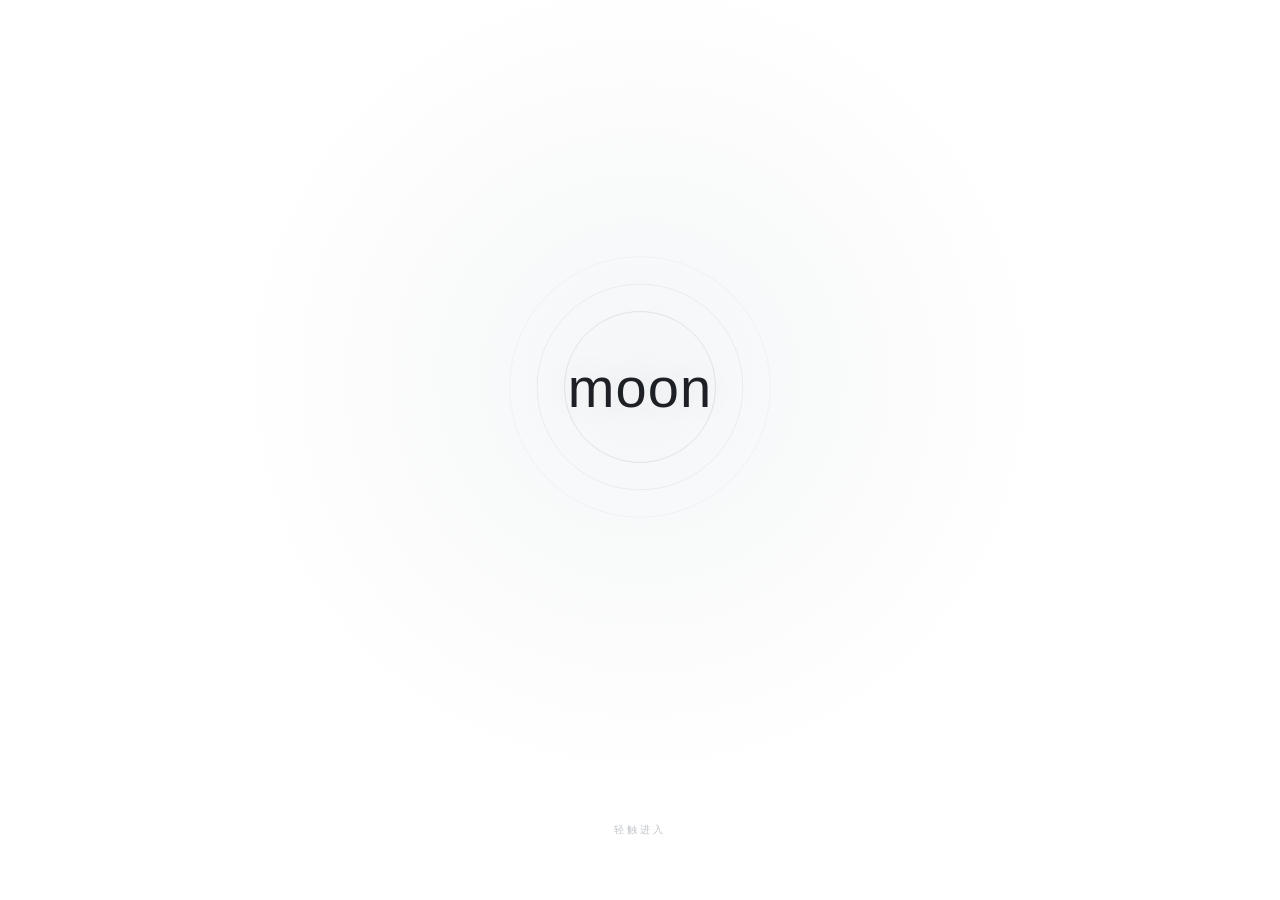
==== commit 51f3bc66: "click splash; compact app week strip and fixed nav" ====
--- a/full/index.html
+++ b/full/index.html
@@ -16,7 +16,7 @@
 <body data-view="splash">
 
 <!-- ============ moon 闪屏 ============ -->
-<main class="open splash" id="splashView" aria-label="moon">
+<main class="open splash" id="splashView" role="button" tabindex="0" aria-label="进入 moon 应用页">
   <div class="open-glow" aria-hidden="true"></div>
   <div class="open-sky">
     <div class="open-mark">
@@ -30,6 +30,7 @@
       <h1 class="open-word">moon</h1>
     </div>
   </div>
+  <p class="splash-hint">轻触进入</p>
 </main>
 
 <!-- ============ 应用页 ============ -->
@@ -58,16 +59,16 @@
     <p class="app-copy" id="appCopy"></p>
     <section class="app-calendar" id="appCalendar" aria-label="日历"></section>
 
-    <nav class="app-nav" aria-label="应用入口">
-      <button type="button" data-app="chat">聊天</button>
-      <button type="button" data-app="cards">字卡库</button>
-      <button type="button" data-app="settings">设置</button>
-    </nav>
 
     <input id="homePhotoFile" type="file" accept="image/*" hidden />
     <input id="homeAvatarFile" type="file" accept="image/*" hidden />
     <input id="homeCoverFile" type="file" accept="image/*" hidden />
   </div>
+  <nav class="app-nav" aria-label="应用入口">
+    <button type="button" data-app="chat">聊天</button>
+    <button type="button" data-app="cards">字卡库</button>
+    <button type="button" data-app="settings">设置</button>
+  </nav>
 </section>
 
 <!-- ============ 聊天 ============ -->
--- a/full/css/app.css
+++ b/full/css/app.css
@@ -3025,3 +3025,144 @@
   .app-cover { height: 190px; }
   .app-scroll { padding-left: 18px; padding-right: 18px; }
 }
+
+/* ---- 应用页第二轮：一屏、周条、底部入口 ---- */
+
+.splash { cursor: pointer; }
+
+.splash-hint {
+  position: absolute;
+  left: 0;
+  right: 0;
+  bottom: calc(7vh + var(--safe-b));
+  margin: 0;
+  text-align: center;
+  font-size: 9.5px;
+  letter-spacing: 0.32em;
+  color: var(--muted);
+  opacity: 0.62;
+}
+
+.app {
+  display: flex;
+  flex-direction: column;
+  overflow: hidden;
+}
+
+.app-scroll {
+  flex: 1;
+  min-height: 0;
+  overflow-y: auto;
+  padding-top: calc(56px + var(--safe-t));
+  padding-bottom: 10px;
+}
+
+.app-time { font-size: 36px; }
+.app-date { margin-top: 7px; }
+
+.app-photo {
+  width: 56px;
+  height: 70px;
+  border-radius: 13px;
+}
+
+.app-cover {
+  height: 160px;
+  margin-top: 18px;
+}
+
+.app-avatar {
+  width: 90px;
+  height: 90px;
+}
+
+.app-calendar {
+  margin-top: 12px;
+  padding: 10px 0 8px;
+}
+
+.week-head {
+  display: flex;
+  align-items: baseline;
+  justify-content: space-between;
+  gap: 12px;
+  margin-bottom: 8px;
+}
+
+.week-month {
+  font-family: var(--serif);
+  font-size: 12.5px;
+  color: var(--ink);
+  letter-spacing: 0.06em;
+}
+
+.week-today {
+  font-size: 9px;
+  letter-spacing: 0.1em;
+  color: var(--muted);
+}
+
+.week-row {
+  display: grid;
+  grid-template-columns: repeat(7, minmax(0, 1fr));
+  gap: 4px;
+}
+
+.week-cell {
+  display: flex;
+  flex-direction: column;
+  align-items: center;
+  gap: 3px;
+}
+
+.week-wd {
+  font-size: 8.5px;
+  letter-spacing: 0.06em;
+  color: var(--muted);
+}
+
+.week-day {
+  width: 24px;
+  height: 24px;
+  display: grid;
+  place-items: center;
+  border-radius: 50%;
+  font-size: 10.5px;
+  color: var(--ink-2);
+  font-variant-numeric: tabular-nums;
+}
+
+.week-cell.today .week-day {
+  background: var(--accent);
+  color: var(--on-accent);
+}
+
+.app-nav {
+  flex: none;
+  width: 100%;
+  max-width: 520px;
+  margin: 0 auto;
+  padding: 0 24px calc(8px + var(--safe-b));
+  background: var(--bg);
+  border-top: 1px solid var(--line);
+  display: grid;
+  grid-template-columns: repeat(3, 1fr);
+}
+
+.app-nav button {
+  padding: 13px 4px 9px;
+  border: none;
+  background: transparent;
+  color: var(--ink-2);
+  font-size: 12px;
+  letter-spacing: 0.14em;
+}
+
+.app-nav button + button { border-left: 1px solid var(--line); }
+
+@media (max-width: 360px) {
+  .app-time { font-size: 33px; }
+  .app-cover { height: 150px; }
+  .app-scroll { padding-left: 18px; padding-right: 18px; }
+  .app-nav { padding-left: 18px; padding-right: 18px; }
+}
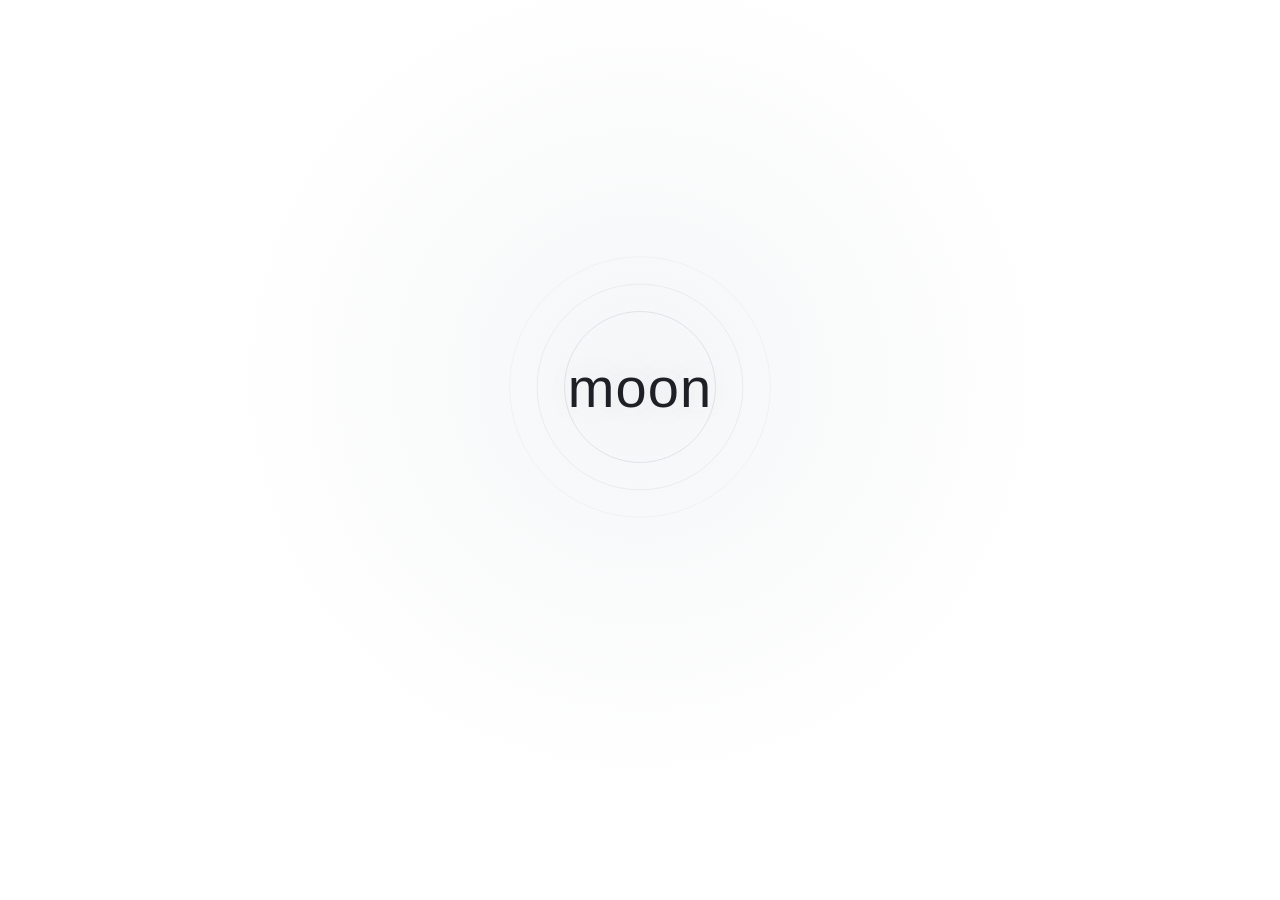
==== commit 557ed9c2: "shrink cover; two photo circles; remove splash text" ====
--- a/full/index.html
+++ b/full/index.html
@@ -30,7 +30,6 @@
       <h1 class="open-word">moon</h1>
     </div>
   </div>
-  <p class="splash-hint">轻触进入</p>
 </main>
 
 <!-- ============ 应用页 ============ -->
@@ -49,10 +48,17 @@
     </header>
 
     <div class="app-cover" id="homeCover">
-      <button class="app-avatar" id="homeAvatarPick" type="button" aria-label="换一张照片">
-        <img id="homeAvatarImg" alt="" hidden />
-        <span id="homeAvatarFallback">moon</span>
-      </button>
+      <div class="app-duo">
+        <button class="app-avatar" id="homeAvatarPick" type="button" aria-label="换我的照片">
+          <img id="homeAvatarImg" alt="" hidden />
+          <span id="homeAvatarFallback">我</span>
+        </button>
+        <span class="app-connect" aria-hidden="true"></span>
+        <button class="app-avatar" id="homeAvatar2Pick" type="button" aria-label="换 moon 的照片">
+          <img id="homeAvatar2Img" alt="" hidden />
+          <span id="homeAvatar2Fallback">moon</span>
+        </button>
+      </div>
       <button class="app-cover-edit" id="homeCoverPick" type="button">背景</button>
     </div>
 
@@ -62,6 +68,7 @@
 
     <input id="homePhotoFile" type="file" accept="image/*" hidden />
     <input id="homeAvatarFile" type="file" accept="image/*" hidden />
+    <input id="homeAvatar2File" type="file" accept="image/*" hidden />
     <input id="homeCoverFile" type="file" accept="image/*" hidden />
   </div>
   <nav class="app-nav" aria-label="应用入口">
--- a/full/css/app.css
+++ b/full/css/app.css
@@ -3166,3 +3166,54 @@
   .app-scroll { padding-left: 18px; padding-right: 18px; }
   .app-nav { padding-left: 18px; padding-right: 18px; }
 }
+
+/* ---- 应用页第三轮：更小的照片栏与双圈 ---- */
+
+.app-photo {
+  width: 48px;
+  height: 60px;
+  border-radius: 12px;
+}
+
+.app-cover {
+  height: 136px;
+  margin-top: 14px;
+}
+
+.app-duo {
+  display: flex;
+  align-items: center;
+  justify-content: center;
+  gap: 14px;
+}
+
+.app-avatar {
+  width: 72px;
+  height: 72px;
+}
+
+.app-avatar span { font-size: 11px; }
+
+.app-connect {
+  width: 28px;
+  height: 1px;
+  background: var(--line-2);
+  position: relative;
+}
+
+.app-connect::after {
+  content: "";
+  position: absolute;
+  left: 50%;
+  top: 50%;
+  width: 4px;
+  height: 4px;
+  border-radius: 50%;
+  background: var(--muted);
+  transform: translate(-50%, -50%);
+}
+
+@media (max-width: 360px) {
+  .app-cover { height: 128px; }
+  .app-avatar { width: 66px; height: 66px; }
+}
